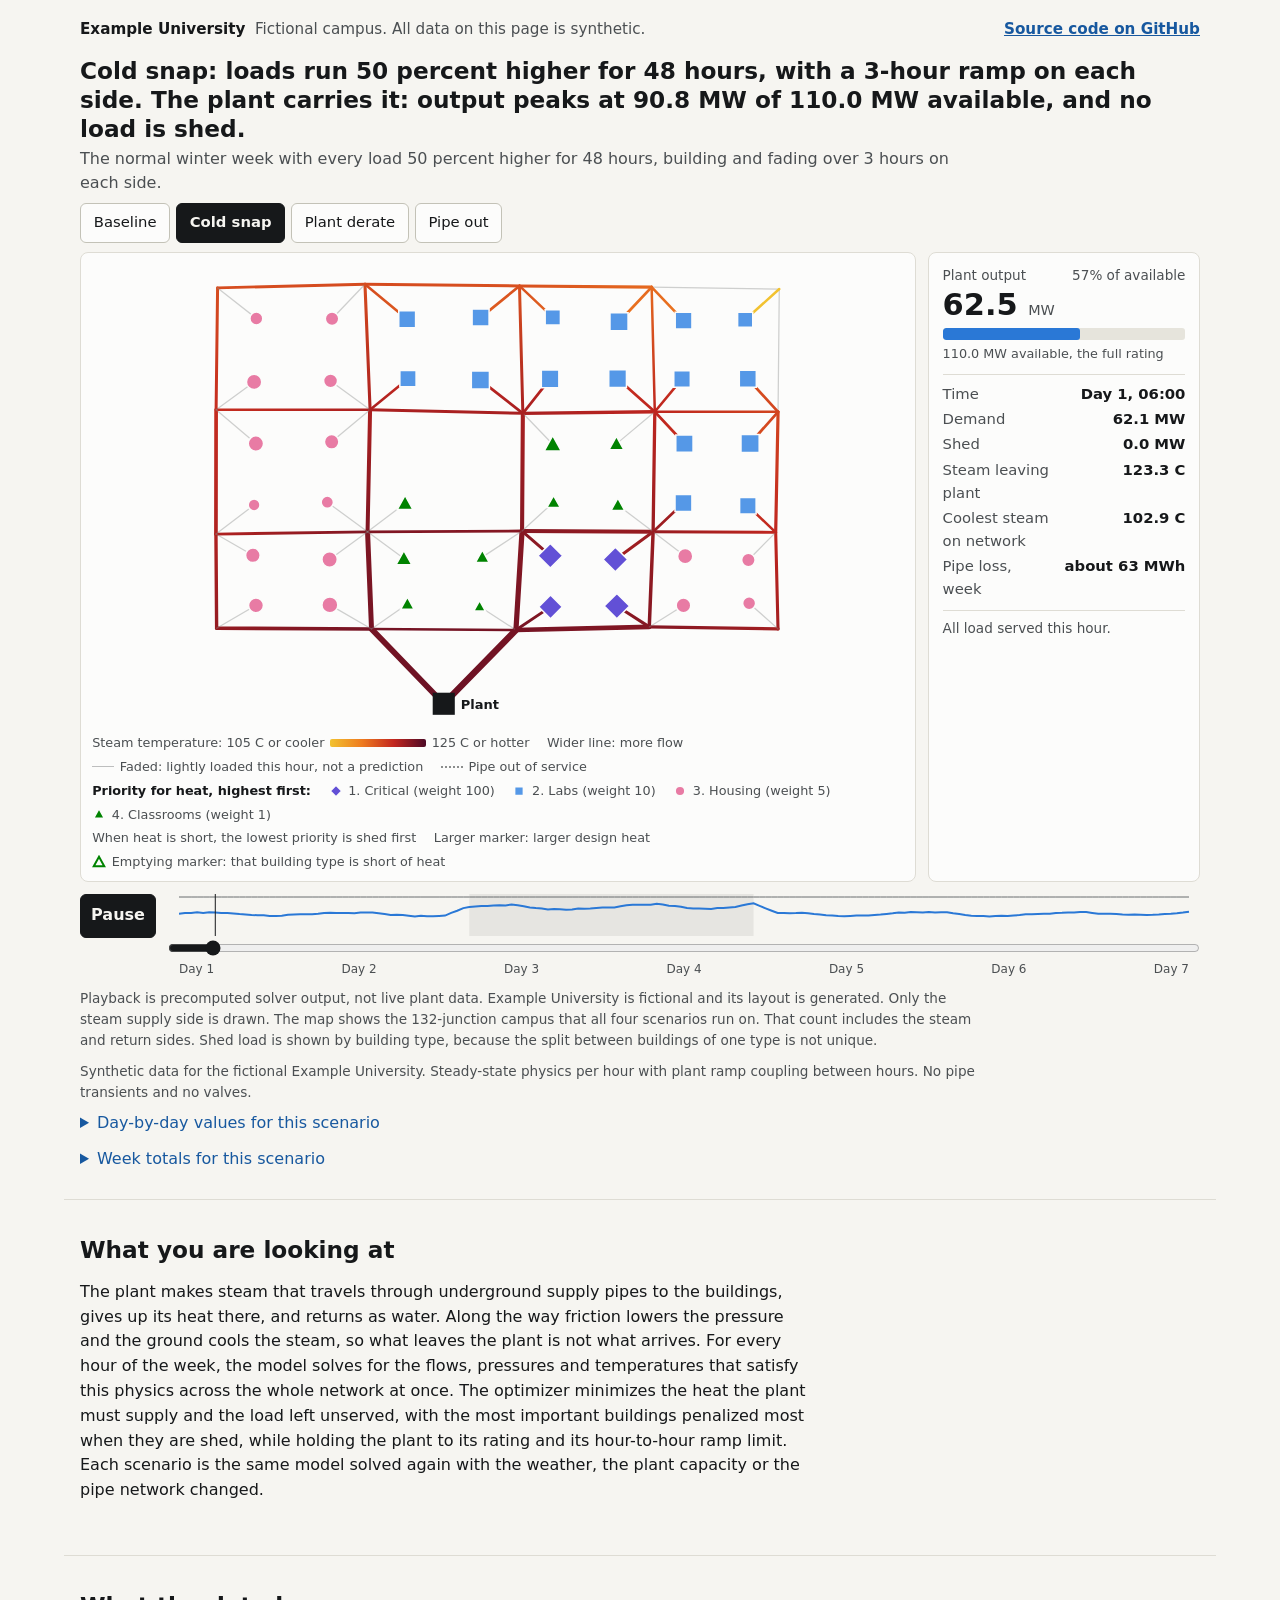
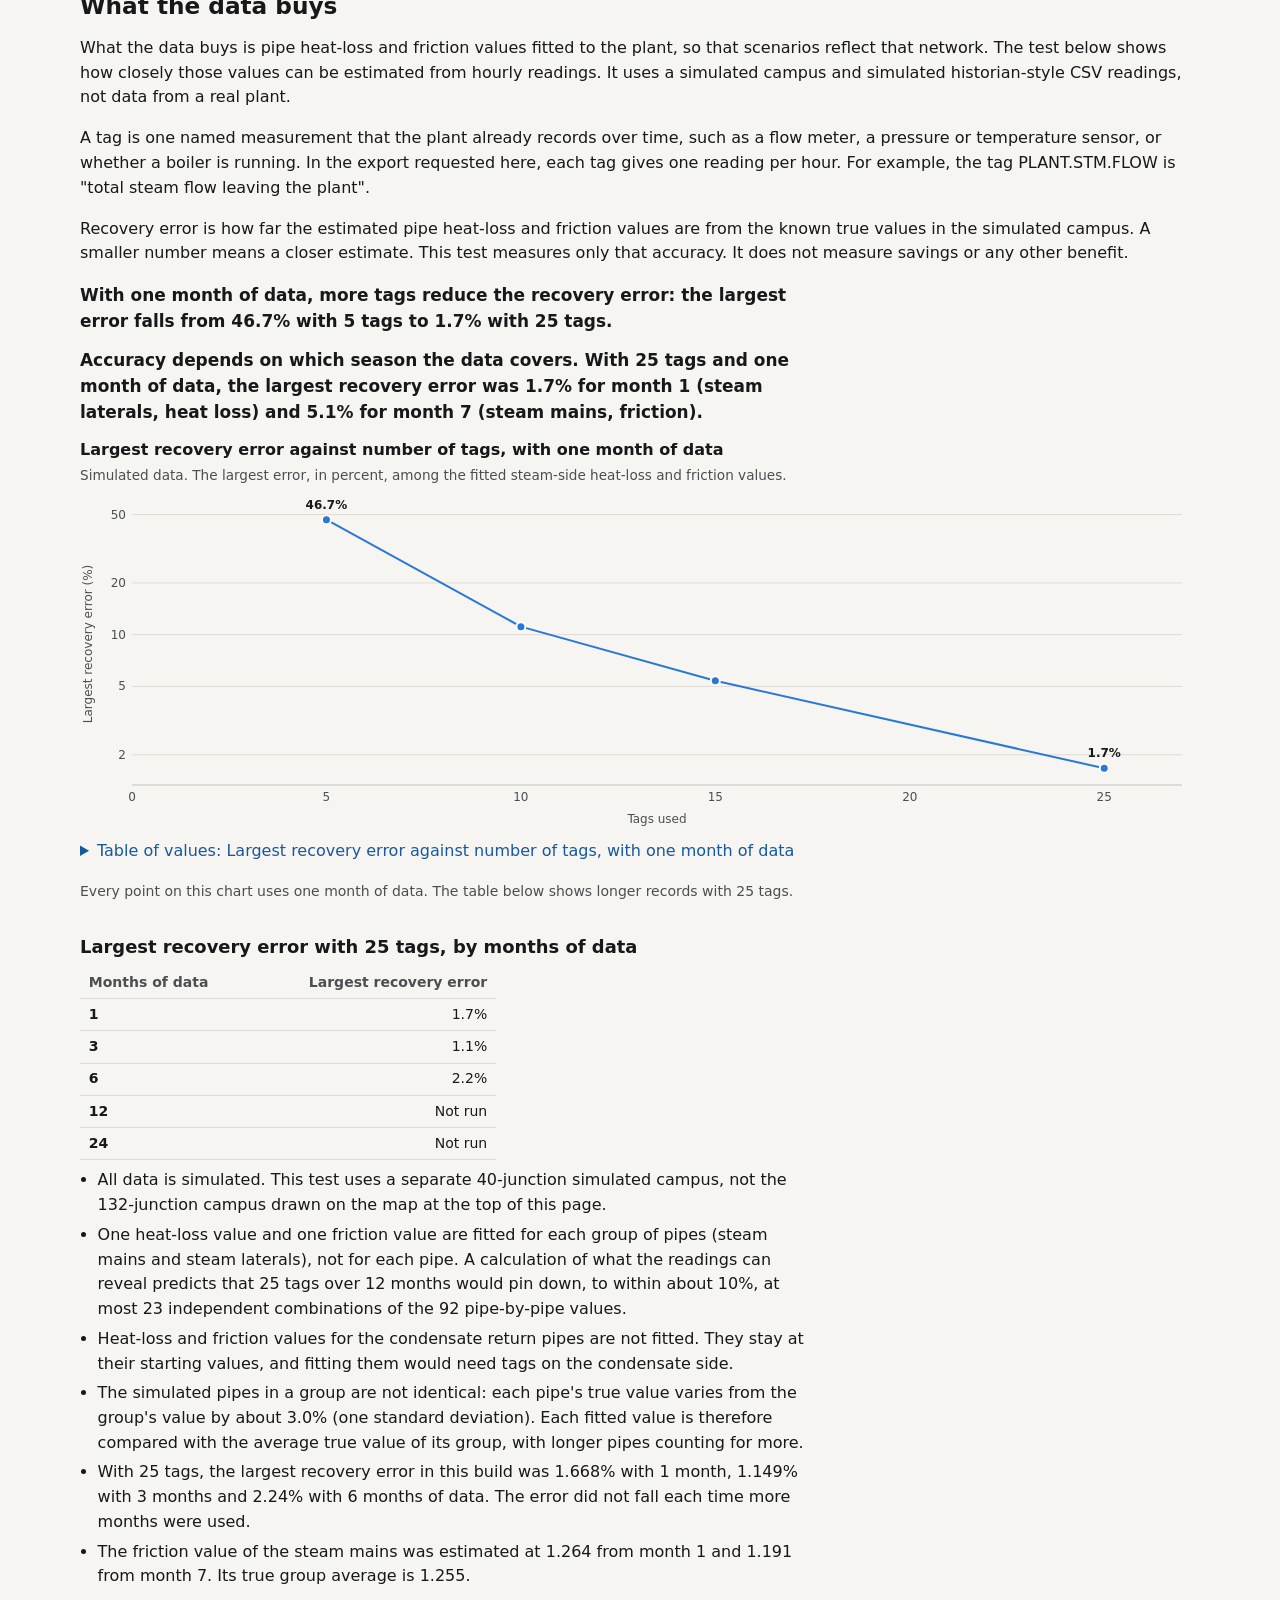
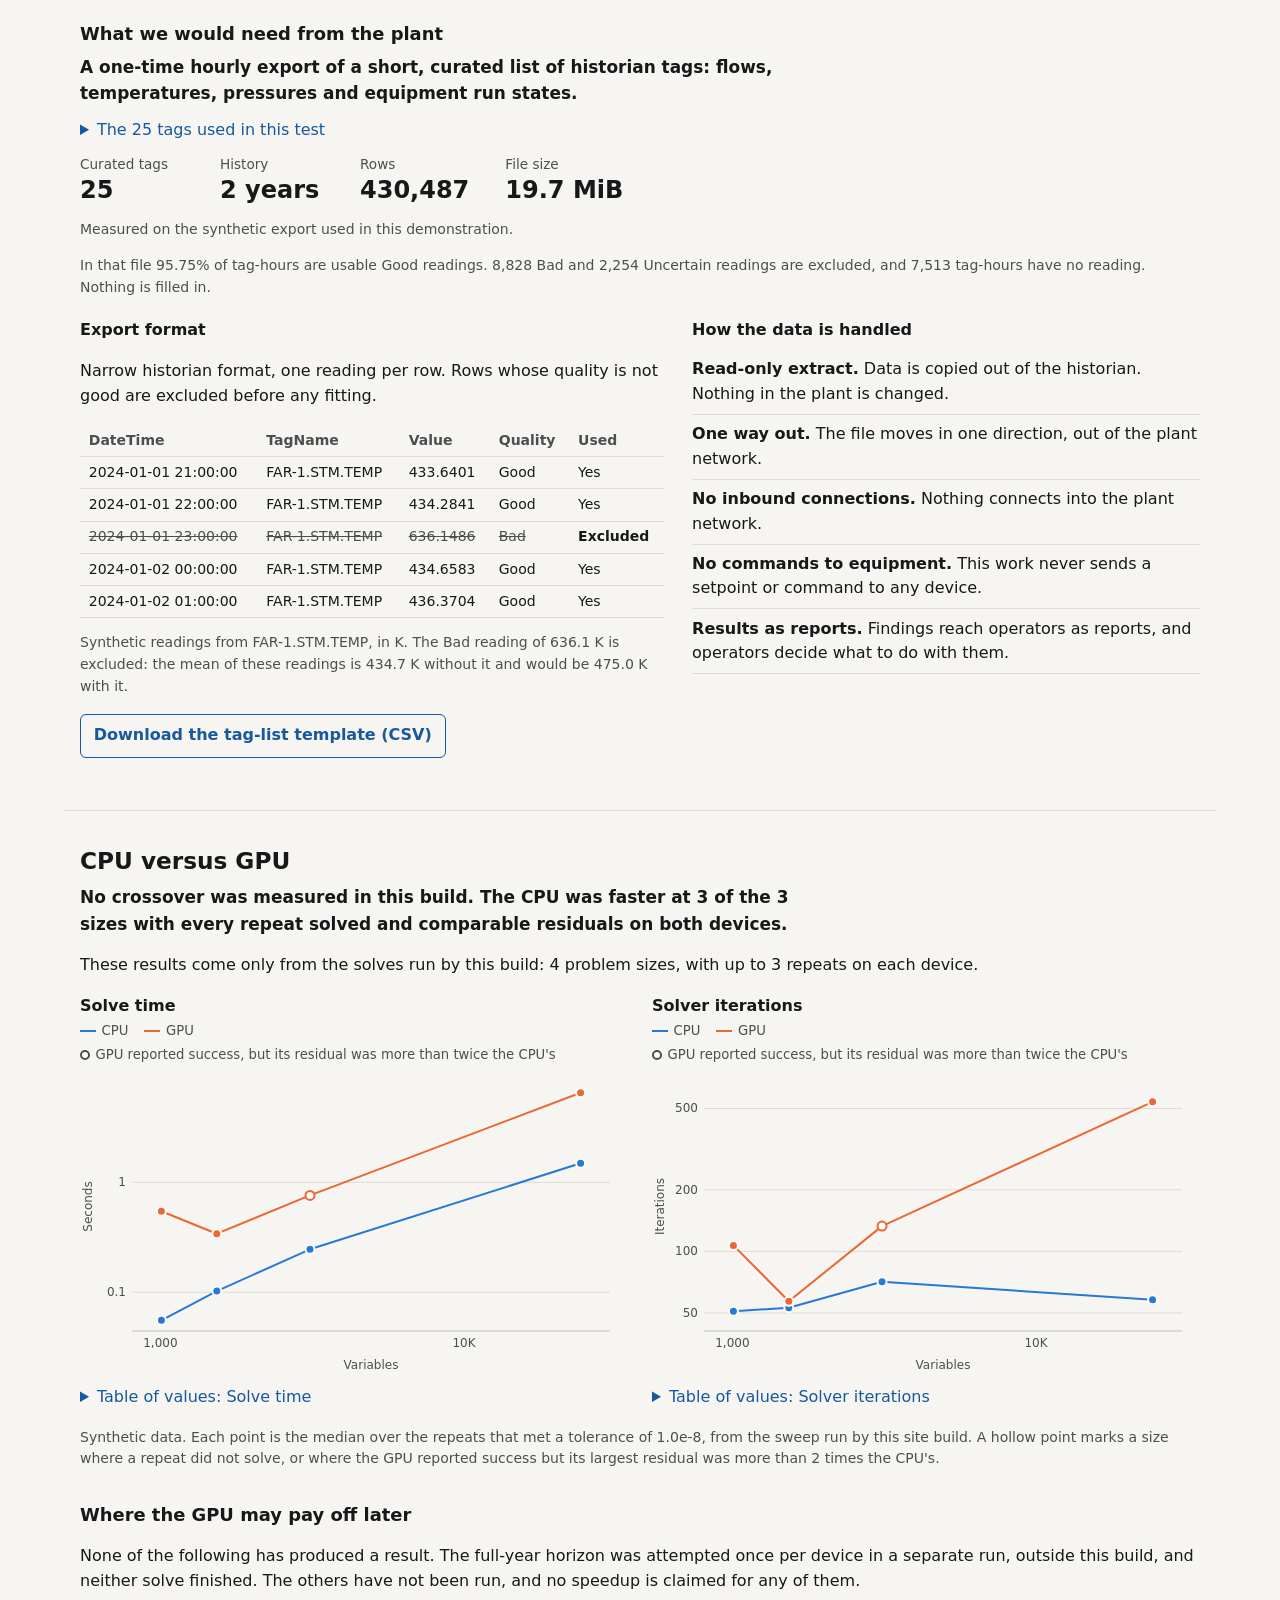
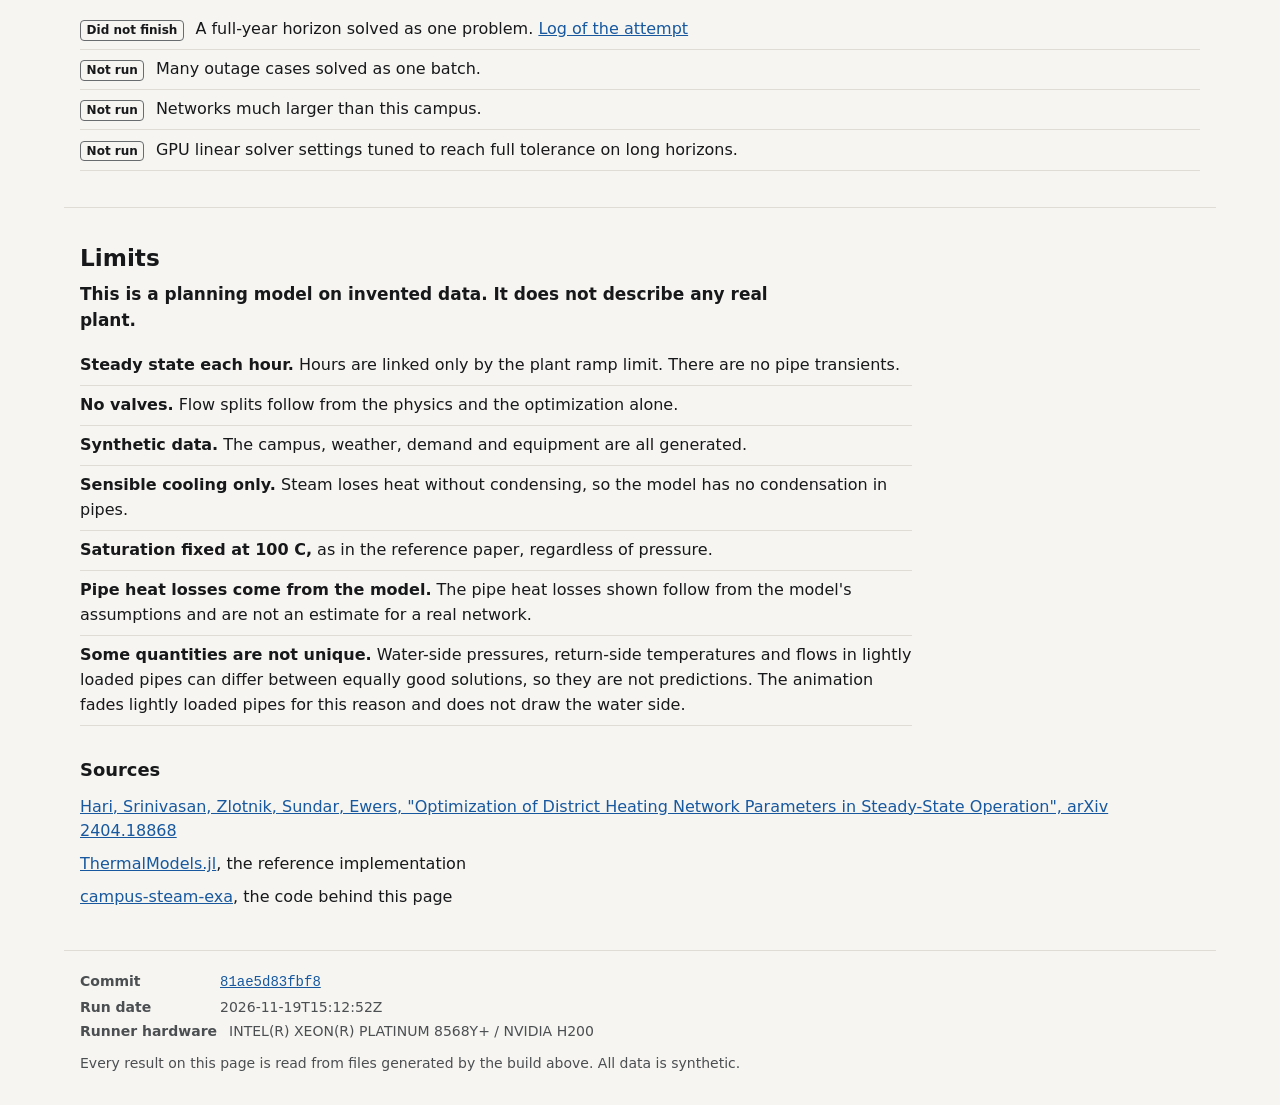
==== index.html @ 4c47b9ef "Publish site" ====
<!doctype html>
<html lang="en">
<head>
<meta charset="utf-8">
<meta name="viewport" content="width=device-width, initial-scale=1">
<title>Example University campus steam demonstration</title>
<meta name="description" content="Hour-by-hour steam network optimization on a fictional campus, using entirely synthetic data.">
<link rel="stylesheet" href="assets/site.css">
<script type="module" src="assets/main.js"></script>
</head>
<body>
<a class="skip" href="#explain">Skip the animation</a>

<header class="masthead wrap">
  <p class="brand">Example University <span>Fictional campus. All data on this page is synthetic.</span></p>
  <a class="source-link" href="https://github.com/exanauts/campus-steam-exa">Source code on GitHub</a>
</header>

<main>
<section class="hero wrap" id="hero" aria-labelledby="hero-title">
  <h1 id="hero-title">How a campus steam network carries a hard week</h1>
  <p class="hero-sub" id="hero-sub" hidden></p>

  <fieldset class="scenarios" id="scenario-switch">
    <legend>Scenario</legend>
    <label><input type="radio" name="scenario" value="baseline" checked><span>Baseline</span></label>
    <label><input type="radio" name="scenario" value="cold_snap"><span>Cold snap</span></label>
    <label><input type="radio" name="scenario" value="plant_derate"><span>Plant derate</span></label>
    <label><input type="radio" name="scenario" value="pipe_out"><span>Pipe out</span></label>
  </fieldset>

  <div class="stage">
    <figure class="map-card">
      <div class="map" id="map"></div>
      <div class="map-key" id="map-key" hidden></div>
    </figure>
    <aside class="panel" id="panel" aria-label="Plant status at the selected hour" hidden></aside>
    <div class="transport" id="transport" hidden>
      <button type="button" id="play" class="play" aria-pressed="false">Play</button>
      <div class="scrub">
        <div class="strip" id="strip" aria-hidden="true"></div>
        <input type="range" id="scrubber" min="0" max="0" value="0" step="1" aria-label="Hour of the week">
        <div class="strip-days" id="strip-days" aria-hidden="true"></div>
      </div>
    </div>
  </div>

  <p class="caption">Playback is precomputed solver output, not live plant data. Example University is fictional and its layout is generated. Only the steam supply side is drawn. <span id="campus-size"></span> Shed load is shown by building type, because the split between buildings of one type is not unique.</p>
  <p class="caption" id="hero-labels" hidden></p>
  <p class="sr-only" id="hero-live" aria-live="polite"></p>
  <div class="hero-tables" id="hero-tables"></div>
</section>

<section class="wrap band" id="explain" aria-labelledby="explain-title">
  <h2 id="explain-title">What you are looking at</h2>
  <p class="prose">The plant makes steam that travels through underground supply pipes to the buildings, gives up its heat there, and returns as water. Along the way friction lowers the pressure and the ground cools the steam, so what leaves the plant is not what arrives. For every hour of the week, the model solves for the flows, pressures and temperatures that satisfy this physics across the whole network at once. The optimizer minimizes the heat the plant must supply and the load left unserved, with the most important buildings penalized most when they are shed, while holding the plant to its rating and its hour-to-hour ramp limit. Each scenario is the same model solved again with the weather, the plant capacity or the pipe network changed.</p>
</section>

<section class="wrap band" id="data-buys" aria-labelledby="data-title">
  <h2 id="data-title">What the data buys</h2>
  <div id="calibration"></div>

  <h3 id="ask-title">What we would need from the plant</h3>
  <p class="lead" id="ask-lead">A one-time hourly export of a short, curated list of historian tags: flows, temperatures, pressures and equipment run states.</p>
  <div id="ask-figures"></div>

  <div class="ask-grid">
    <div>
      <h4>Export format</h4>
      <p>Narrow historian format, one reading per row. Rows whose quality is not good are excluded before any fitting.</p>
      <div class="table-scroll" tabindex="0" role="region" aria-label="Example of the export format">
        <table class="sample" id="sample-table">
          <caption class="sr-only">Example rows in the export format, with one bad-quality row excluded</caption>
          <thead><tr><th scope="col">DateTime</th><th scope="col">TagName</th><th scope="col">Value</th><th scope="col">Quality</th><th scope="col">Used</th></tr></thead>
          <tbody id="sample-body"></tbody>
        </table>
      </div>
      <p class="note" id="sample-note"></p>
      <p id="template-slot"></p>
    </div>
    <div>
      <h4>How the data is handled</h4>
      <ul class="posture">
        <li><strong>Read-only extract.</strong> Data is copied out of the historian. Nothing in the plant is changed.</li>
        <li><strong>One way out.</strong> The file moves in one direction, out of the plant network.</li>
        <li><strong>No inbound connections.</strong> Nothing connects into the plant network.</li>
        <li><strong>No commands to equipment.</strong> This work never sends a setpoint or command to any device.</li>
        <li><strong>Results as reports.</strong> Findings reach operators as reports, and operators decide what to do with them.</li>
      </ul>
    </div>
  </div>
</section>

<section class="wrap band" id="cpu-gpu" aria-labelledby="gpu-title">
  <h2 id="gpu-title">CPU versus GPU</h2>
  <div id="benchmarks"></div>
  <h3>Where the GPU may pay off later</h3>
  <p>None of the following has produced a result. The full-year horizon was attempted once per device in a separate run, outside this build, and neither solve finished. The others have not been run, and no speedup is claimed for any of them.</p>
  <ul class="roadmap">
    <li><span class="tag">Did not finish</span> A full-year horizon solved as one problem. <a href="https://github.com/exanauts/campus-steam-exa/blob/main/results/logs/benchmarks_year_attempt.txt">Log of the attempt</a></li>
    <li><span class="tag">Not run</span> Many outage cases solved as one batch.</li>
    <li><span class="tag">Not run</span> Networks much larger than this campus.</li>
    <li><span class="tag">Not run</span> GPU linear solver settings tuned to reach full tolerance on long horizons.</li>
  </ul>
</section>

<section class="wrap band" id="limits" aria-labelledby="limits-title">
  <h2 id="limits-title">Limits</h2>
  <p class="lead">This is a planning model on invented data. It does not describe any real plant.</p>
  <ul class="limits">
    <li><strong>Steady state each hour.</strong> Hours are linked only by the plant ramp limit. There are no pipe transients.</li>
    <li><strong>No valves.</strong> Flow splits follow from the physics and the optimization alone.</li>
    <li><strong>Synthetic data.</strong> The campus, weather, demand and equipment are all generated.</li>
    <li><strong>Sensible cooling only.</strong> Steam loses heat without condensing, so the model has no condensation in pipes.</li>
    <li><strong>Saturation fixed at 100 C,</strong> as in the reference paper, regardless of pressure.</li>
    <li><strong>Pipe heat losses come from the model.</strong> The pipe heat losses shown follow from the model's assumptions and are not an estimate for a real network.</li>
    <li><strong>Some quantities are not unique.</strong> Water-side pressures, return-side temperatures and flows in lightly loaded pipes can differ between equally good solutions, so they are not predictions. The animation fades lightly loaded pipes for this reason and does not draw the water side.</li>
  </ul>
  <h3>Sources</h3>
  <ul class="links">
    <li><a href="https://arxiv.org/abs/2404.18868">Hari, Srinivasan, Zlotnik, Sundar, Ewers, "Optimization of District Heating Network Parameters in Steady-State Operation", arXiv 2404.18868</a></li>
    <li><a href="https://github.com/lanl-ansi/ThermalModels.jl">ThermalModels.jl</a>, the reference implementation</li>
    <li><a href="https://github.com/exanauts/campus-steam-exa">campus-steam-exa</a>, the code behind this page</li>
  </ul>
</section>
</main>

<footer class="wrap foot">
  <dl>
    <div><dt>Commit</dt><dd id="commit">Not available in this build</dd></div>
    <div><dt>Run date</dt><dd id="run-date">Not available in this build</dd></div>
    <div><dt>Runner hardware</dt><dd id="hardware">Not available in this build</dd></div>
  </dl>
  <p>Every result on this page is read from files generated by the build above. All data is synthetic.</p>
</footer>
<noscript><p class="wrap">This page needs JavaScript to draw its charts. All data on it is synthetic.</p></noscript>
<div class="tip" id="tip" hidden></div>
</body>
</html>
---- assets/site.css ----
:root {
  color-scheme: light dark;
  --bg: #f6f5f1; --surface: #fcfcfb; --ink: #16181a; --ink-2: #4b4f52; --ink-3: #686c6e;
  --rule: #dedcd4; --axis: #c3c2b7; --link: #17589f; --accent: #17589f;
  --s1: #2a78d6; --s2: #eb6834;
  --bldg: #6f8091; --shed: #d03b3b; --out: #8b8d8c;
  --hot-0: #f2c230; --hot-1: #ee7b1f; --hot-2: #c2261f; --hot-3: #4d0a26;
  --t-critical: #6250d6; --t-lab: #5598e7; --t-classroom: #008300; --t-housing: #e87ba4;
  --meter-track: #e6e4dc; --meter-fill: #2a78d6; --meter-off: #b9b7ad;
}
@media (prefers-color-scheme: dark) {
  :root {
    --bg: #121312; --surface: #1a1a19; --ink: #f0efec; --ink-2: #c3c2b7; --ink-3: #a3a29a;
    --rule: #2f2f2c; --axis: #454541; --link: #86b6ef; --accent: #86b6ef;
    --s1: #3987e5; --s2: #d95926;
    --bldg: #8496a8; --shed: #ef6a6a; --out: #8b8d8c;
    --hot-0: #6b2030; --hot-1: #c2261f; --hot-2: #ee7b1f; --hot-3: #ffe08a;
    --t-critical: #6250d6; --t-lab: #4f93e6; --t-classroom: #0ca30c; --t-housing: #d55181;
    --meter-track: #2c2c2a; --meter-fill: #3987e5; --meter-off: #55554f;
  }
}
* { box-sizing: border-box; }
[hidden] { display: none !important; }
html { -webkit-text-size-adjust: 100%; scroll-behavior: smooth; }
body { margin: 0; background: var(--bg); color: var(--ink); font: 1rem/1.55 system-ui, -apple-system, "Segoe UI", Roboto, sans-serif; overflow-wrap: break-word; }
.wrap { width: 100%; max-width: 72rem; margin-inline: auto; padding-inline: 16px; }
a { color: var(--link); }
:focus-visible { outline: 3px solid var(--accent); outline-offset: 2px; border-radius: 2px; }
.sr-only { position: absolute; width: 1px; height: 1px; overflow: hidden; clip-path: inset(50%); white-space: nowrap; }
.skip { position: absolute; left: 16px; top: -4rem; background: var(--surface); padding: .5rem .75rem; z-index: 10; }
.skip:focus { top: .5rem; }

.masthead { padding-top: .75rem; display: flex; flex-wrap: wrap; justify-content: space-between; align-items: baseline; gap: .25rem 1.25rem; }
.source-link { font-size: .95rem; font-weight: 600; white-space: nowrap; padding-block: .35rem; }
.brand { margin: 0; font-weight: 650; font-size: .95rem; display: flex; flex-wrap: wrap; gap: .1rem .6rem; }
.brand span { font-weight: 400; color: var(--ink-2); }

.hero { padding-top: .35rem; padding-bottom: 1.5rem; }
h1 { font-size: clamp(1.2rem, 1rem + .6vw, 1.45rem); line-height: 1.25; margin: .25rem 0 .2rem; text-wrap: pretty; }
.hero-sub { margin: 0 0 .4rem; color: var(--ink-2); max-width: 56rem; }
h2 { font-size: 1.45rem; line-height: 1.2; margin: 0 0 .6rem; }
h3 { font-size: 1.12rem; margin: 1.9rem 0 .4rem; }
h4 { font-size: 1rem; margin: 0 0 .3rem; }
.band { padding-top: 2.25rem; padding-bottom: 2.25rem; border-top: 1px solid var(--rule); }
.prose, .lead { max-width: 46rem; }
.lead { font-size: 1.06rem; font-weight: 550; margin: 0 0 .75rem; }
.note { color: var(--ink-2); font-size: .875rem; }

.scenarios { border: 0; padding: 0; margin: .4rem 0 .6rem; display: flex; flex-wrap: wrap; gap: .35rem; }
.scenarios legend { position: absolute; width: 1px; height: 1px; overflow: hidden; clip-path: inset(50%); }
.scenarios label { position: relative; cursor: pointer; }
.scenarios input { position: absolute; inset: 0; opacity: 0; margin: 0; cursor: pointer; }
.scenarios span { display: block; min-height: 2.5rem; line-height: 1.3; padding: .55rem .8rem; border: 1px solid var(--axis); border-radius: 6px; background: var(--surface); font-size: .925rem; }
.scenarios input:checked + span { background: var(--ink); border-color: var(--ink); color: var(--bg); font-weight: 600; }
.scenarios input:focus-visible + span { outline: 3px solid var(--accent); outline-offset: 2px; }
.scenarios input:disabled + span { color: var(--ink-3); border-style: dashed; background: transparent; }
.scenarios label:has(input:disabled), .scenarios input:disabled { cursor: not-allowed; }

.stage { display: grid; gap: .75rem; grid-template-columns: minmax(0, 1fr); }
.stage.has-panel { grid-template-columns: minmax(0, 1fr) 17rem; grid-template-areas: "map panel" "transport transport"; }
.map-card { grid-area: map; }
.panel { grid-area: panel; }
.transport { grid-area: transport; }
.stage:not(.has-panel) > * { grid-area: auto; }
.map-card { margin: 0; background: var(--surface); border: 1px solid var(--rule); border-radius: 8px; padding: .4rem; min-width: 0; position: relative; }
.map { width: 100%; }
.map svg { display: block; width: 100%; height: auto; max-height: 52vh; touch-action: pan-y; }
.map .pipe { fill: none; stroke-linecap: round; vector-effect: non-scaling-stroke; }
.map .pipe.out { stroke: var(--out); stroke-dasharray: 2 6; }
.map .pipe.faded { stroke: var(--out); opacity: .4; }
.map .out-mark { stroke: var(--shed); stroke-width: 2.5; fill: none; vector-effect: non-scaling-stroke; }
.map .pipe-hit { stroke: transparent; stroke-width: 12; vector-effect: non-scaling-stroke; pointer-events: stroke; }
.map .bldg-fill { stroke: none; }
.map .bldg-outline { fill: var(--surface); fill-opacity: 0; stroke: var(--surface); stroke-width: 1.5; vector-effect: non-scaling-stroke; paint-order: stroke; }
.map .bldg-outline.short { stroke-width: 2; }
.map .t-critical { --t: var(--t-critical); } .map .t-lab { --t: var(--t-lab); }
.map .t-classroom { --t: var(--t-classroom); } .map .t-housing { --t: var(--t-housing); }
.map .bldg-fill { fill: var(--t); }
.map .bldg-outline.short { stroke: var(--t); }
.key-row { display: flex; flex-wrap: wrap; gap: .25rem 1.1rem; align-items: center; width: 100%; }
.key-mark { width: 14px; height: 14px; flex: none; }
.map .plant { fill: var(--ink); }
.map text { fill: var(--ink); font-weight: 650; paint-order: stroke; stroke: var(--surface); stroke-linejoin: round; }
.map-key { display: flex; flex-wrap: wrap; gap: .25rem 1.1rem; padding: .35rem .3rem .15rem; font-size: .8rem; color: var(--ink-2); align-items: center; }
.map-key { flex-direction: column; align-items: stretch; }
.map-key .key-row > span { display: inline-flex; align-items: center; gap: .35rem; }
.ramp { width: 96px; height: 8px; border-radius: 2px; background: linear-gradient(90deg, var(--hot-0), var(--hot-1), var(--hot-2), var(--hot-3)); display: inline-block; }
.swatch { width: 11px; height: 11px; display: inline-block; background: var(--bldg); }
.swatch.shed { background: linear-gradient(var(--shed) 50%, var(--bldg) 50%); outline: 1.5px solid var(--shed); }
.line-key { width: 22px; height: 0; display: inline-block; border-top: 2px dotted var(--out); }
.line-key.faded { border-top: 1.5px solid var(--out); opacity: .55; }
.evidence { margin-top: 1.25rem; max-width: 52rem; }
.evidence-title { font-size: 1.12rem; margin: 0 0 .35rem; }
.evidence table th[scope="row"] { text-align: left; font-weight: 500; }
.stress { margin-top: 1rem; padding: .85rem 1rem; background: var(--surface); border: 1px solid var(--axis); border-left: 4px solid var(--ink-3); border-radius: 6px; }
.stress h3 { margin: .35rem 0 .25rem; font-size: 1rem; }
.stress p { margin: 0 0 .5rem; }

.panel { background: var(--surface); border: 1px solid var(--rule); border-radius: 8px; padding: .75rem .85rem; min-width: 0; font-size: .925rem; }
.gauge-head { display: flex; justify-content: space-between; align-items: baseline; gap: .5rem; color: var(--ink-2); font-size: .85rem; }
.gauge-value { font-size: 1.9rem; font-weight: 650; line-height: 1.15; margin: .1rem 0 .3rem; }
.gauge-value small { font-size: .9rem; font-weight: 400; color: var(--ink-2); }
.meter { position: relative; height: 12px; background: var(--meter-track); border-radius: 3px; overflow: hidden; }
.meter i { position: absolute; top: 0; bottom: 0; left: 0; display: block; }
.meter .fill { background: var(--meter-fill); border-radius: 3px; }
.meter .off { right: 0; left: auto; background: repeating-linear-gradient(135deg, var(--meter-off) 0 3px, transparent 3px 6px); }
.gauge-foot { font-size: .8rem; color: var(--ink-2); margin: .3rem 0 .6rem; min-height: 1.25em; }
.readout { margin: 0; display: grid; grid-template-columns: minmax(0, 1fr) auto; gap: .15rem .75rem; border-top: 1px solid var(--rule); padding-top: .5rem; }
.readout dt { color: var(--ink-2); }
.readout dd { margin: 0; text-align: right; font-variant-numeric: tabular-nums; font-weight: 550; white-space: nowrap; }
.shed-now { margin: .55rem 0 0; padding-top: .45rem; border-top: 1px solid var(--rule); font-size: .85rem; color: var(--ink-2); min-height: 4.2em; }
.shed-now b { color: var(--ink); font-weight: 600; }

.transport { display: flex; align-items: flex-start; gap: .75rem; min-width: 0; }
.play { min-width: 4.75rem; min-height: 2.75rem; border: 1px solid var(--ink); background: var(--ink); color: var(--bg); border-radius: 6px; font: inherit; font-weight: 600; cursor: pointer; }
.scrub { flex: 1; min-width: 0; }
.strip { height: 42px; padding-inline: 11px; }
.strip svg { display: block; width: 100%; height: 42px; overflow: visible; }
#scrubber { display: block; width: 100%; margin: 0; height: 24px; accent-color: var(--ink); cursor: pointer; }
.strip-days { display: flex; justify-content: space-between; padding-inline: 11px; font-size: .75rem; color: var(--ink-2); white-space: nowrap; }
@media (max-width: 30rem) {
  .strip-days .word { display: none; }
  /* The note under the table names the tag, so the exclusion stays in view on a phone. */
  .sample th:nth-child(2), .sample td:nth-child(2) { display: none; }
  .sample th, .sample td { padding-inline: .3rem; }
  .sample td:first-child { white-space: normal; }
}
.caption { font-size: .85rem; color: var(--ink-2); margin: .6rem 0 .4rem; max-width: 56rem; }

details { margin-top: .5rem; }
summary { cursor: pointer; color: var(--link); min-height: 1.75rem; }
.table-scroll { overflow-x: auto; max-width: 100%; }
table { border-collapse: collapse; width: 100%; font-size: .875rem; font-variant-numeric: tabular-nums; }
caption { text-align: left; }
th, td { text-align: right; padding: .3rem .55rem; border-bottom: 1px solid var(--rule); white-space: nowrap; }
th:first-child, td:first-child { text-align: left; }
thead th { color: var(--ink-2); font-weight: 600; }
.sample td, .sample th { text-align: left; }
.sample tr.bad td { color: var(--ink-2); text-decoration: line-through; }
.sample tr.bad td:last-child { text-decoration: none; color: var(--ink); font-weight: 650; }

.na { background: var(--surface); border: 1px dashed var(--axis); border-radius: 8px; padding: 1.1rem 1rem; margin: 0; color: var(--ink-2); }
.na strong { display: block; color: var(--ink); }
.map .na { border: 0; min-height: 15rem; display: flex; flex-direction: column; justify-content: center; text-align: center; }

.ask-grid { display: grid; gap: 1.75rem; grid-template-columns: minmax(0, 1fr); margin-top: 1.25rem; }
.ask-grid > div { min-width: 0; }
.stats { display: flex; flex-wrap: wrap; gap: .5rem 2.25rem; margin: .5rem 0 0; }
.stats div { min-width: 6.5rem; }
.stats dt { color: var(--ink-2); font-size: .85rem; }
.stats dd { margin: 0; font-size: 1.5rem; font-weight: 650; line-height: 1.25; }
.posture, .limits, .links, .roadmap { padding-left: 0; list-style: none; margin: .4rem 0 0; }
.posture li, .limits li, .roadmap li { padding: .45rem 0; border-bottom: 1px solid var(--rule); }
.links li { padding: .25rem 0; }
.limits { max-width: 52rem; }
.tag { display: inline-block; font-size: .75rem; font-weight: 650; border: 1px solid var(--ink-3); border-radius: 4px; padding: 0 .35rem; margin-right: .4rem; white-space: nowrap; }
.months-table { max-width: 26rem; }
.scope { max-width: 46rem; margin: .5rem 0 0; padding-left: 1.1rem; }
.scope li { margin-bottom: .3rem; }
.download { display: inline-block; padding: .55rem .8rem; border: 1px solid var(--link); border-radius: 6px; font-weight: 600; text-decoration: none; }

.charts { display: grid; gap: 1.5rem; grid-template-columns: minmax(0, 1fr); margin-top: .75rem; }
.chart { min-width: 0; }
.chart h4 { margin: 0 0 .15rem; font-size: 1rem; }
.chart .sub { margin: 0 0 .3rem; font-size: .85rem; color: var(--ink-2); }
.chart svg { display: block; width: 100%; height: auto; overflow: visible; }
.chart svg:focus-visible { outline-offset: 4px; }
.chart text { fill: var(--ink-2); font-size: 12px; }
.chart .grid { stroke: var(--rule); stroke-width: 1; }
.chart .base { stroke: var(--axis); stroke-width: 1; }
.chart .ln { fill: none; stroke-width: 2; stroke-linejoin: round; stroke-linecap: round; }
.chart .cross { stroke: var(--ink-3); stroke-width: 1; }
.chart .mark-line { stroke: var(--ink); stroke-width: 1; }
.chart .dlabel { fill: var(--ink); font-weight: 600; }
.legend { display: flex; flex-wrap: wrap; gap: .2rem 1rem; margin: 0 0 .3rem; padding: 0; list-style: none; font-size: .825rem; color: var(--ink-2); }
.legend li { display: inline-flex; align-items: center; gap: .35rem; }
.legend i { width: 16px; height: 0; border-top: 2px solid; display: inline-block; }
.legend i.hollow { width: 10px; height: 10px; border: 2px solid var(--ink-2); border-radius: 50%; background: var(--surface); }
.tip { position: fixed; z-index: 20; pointer-events: none; background: var(--surface); color: var(--ink); border: 1px solid var(--axis); border-radius: 6px; padding: .35rem .55rem; font-size: .8rem; max-width: 15rem; box-shadow: 0 2px 8px rgb(0 0 0 / .18); }
.tip[hidden] { display: none; }
.tip b { display: block; }
.tip .k { color: var(--ink-2); }
.foot { padding-top: 1.25rem; padding-bottom: 2rem; border-top: 1px solid var(--rule); color: var(--ink-2); font-size: .875rem; }
.foot dl { margin: 0 0 .6rem; display: grid; gap: .2rem; }
.foot dl div { display: flex; flex-wrap: wrap; gap: 0 .75rem; }
.foot dt { font-weight: 600; min-width: 8rem; }
.foot dd { margin: 0; min-width: 0; }
.foot p { margin: 0; }

@media (min-width: 48rem) {
  .ask-grid { grid-template-columns: minmax(0, 1.15fr) minmax(0, 1fr); }
  .charts.two { grid-template-columns: repeat(2, minmax(0, 1fr)); }
}
@media (max-width: 52rem) {
  .stage.has-panel { grid-template-columns: minmax(0, 1fr); grid-template-areas: "map" "transport" "panel"; }
  .map svg { max-height: none; }
}
@media (prefers-reduced-motion: reduce) { html { scroll-behavior: auto; } }
@media (forced-colors: active) {
  .meter .fill { background: Highlight; }
  .scenarios input:checked + span { outline: 2px solid Highlight; }
}
.map-key .key-lead { font-weight: 600; color: var(--ink); }
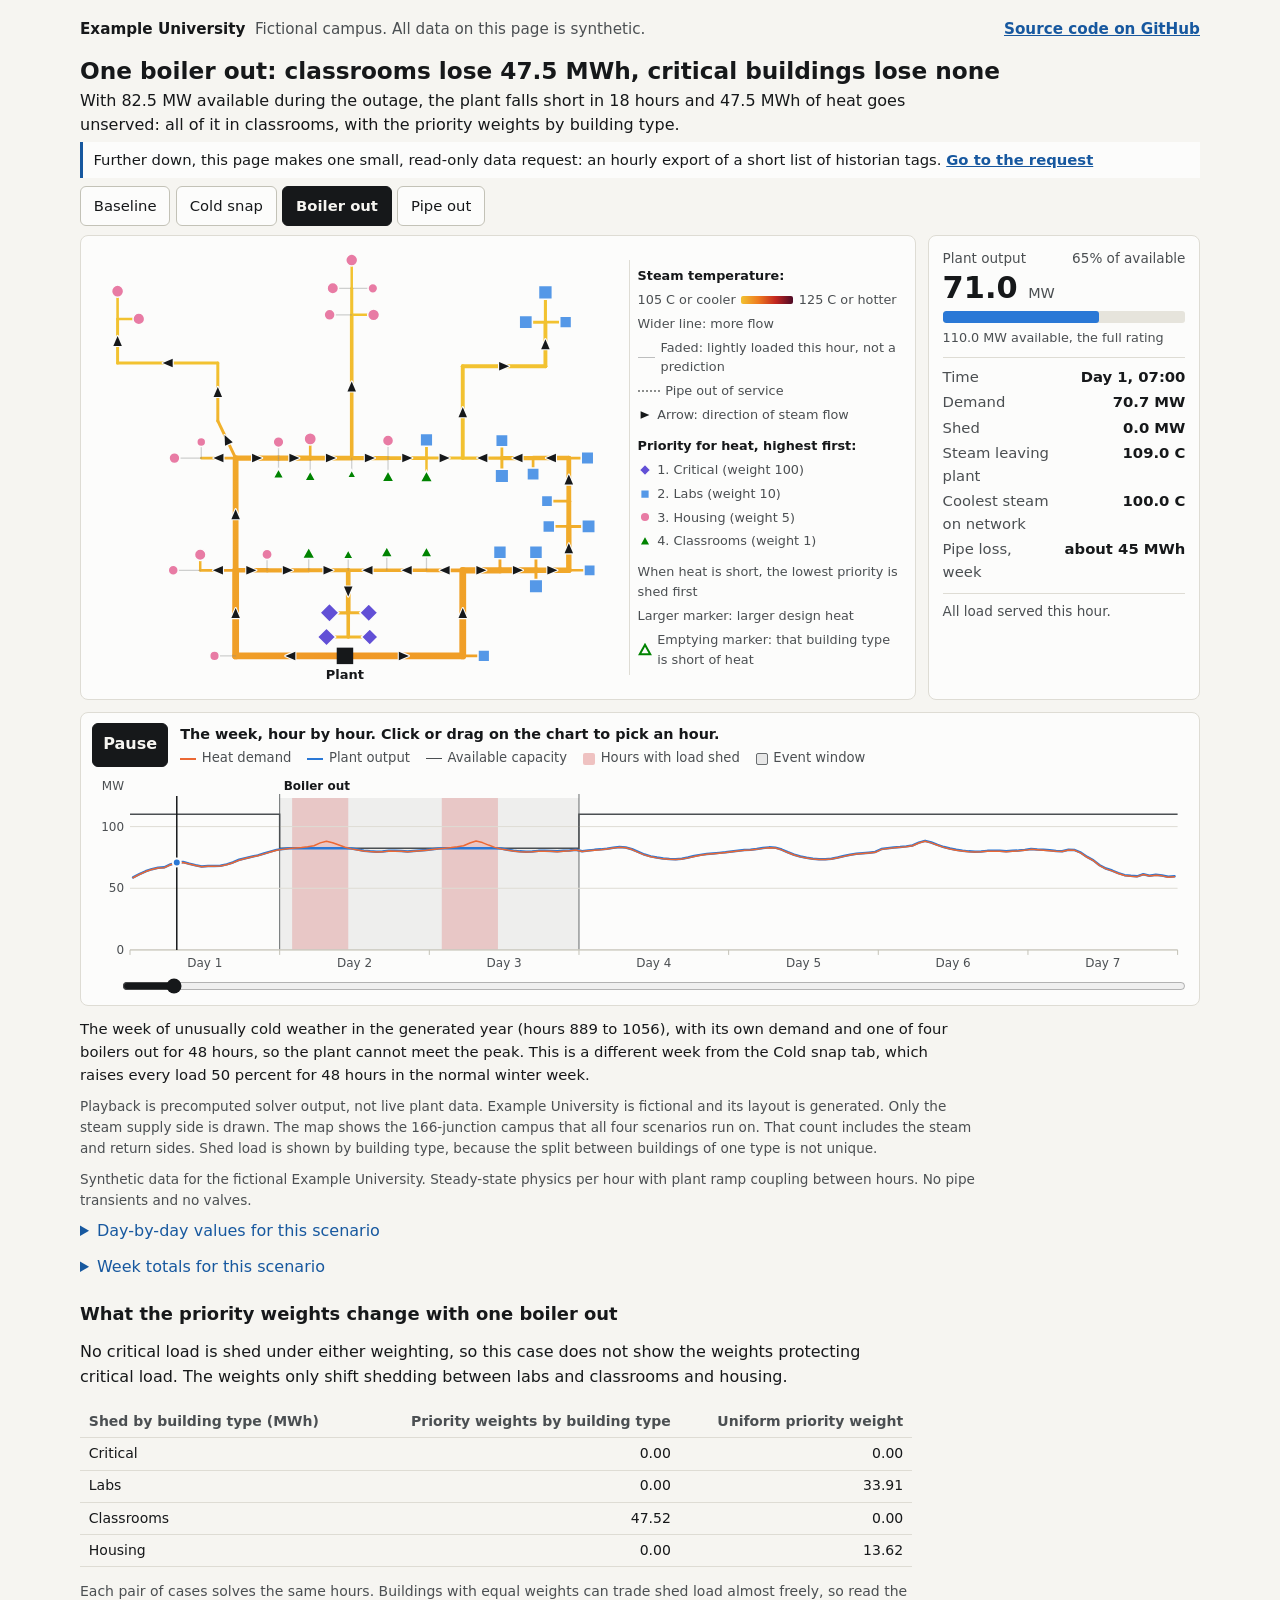
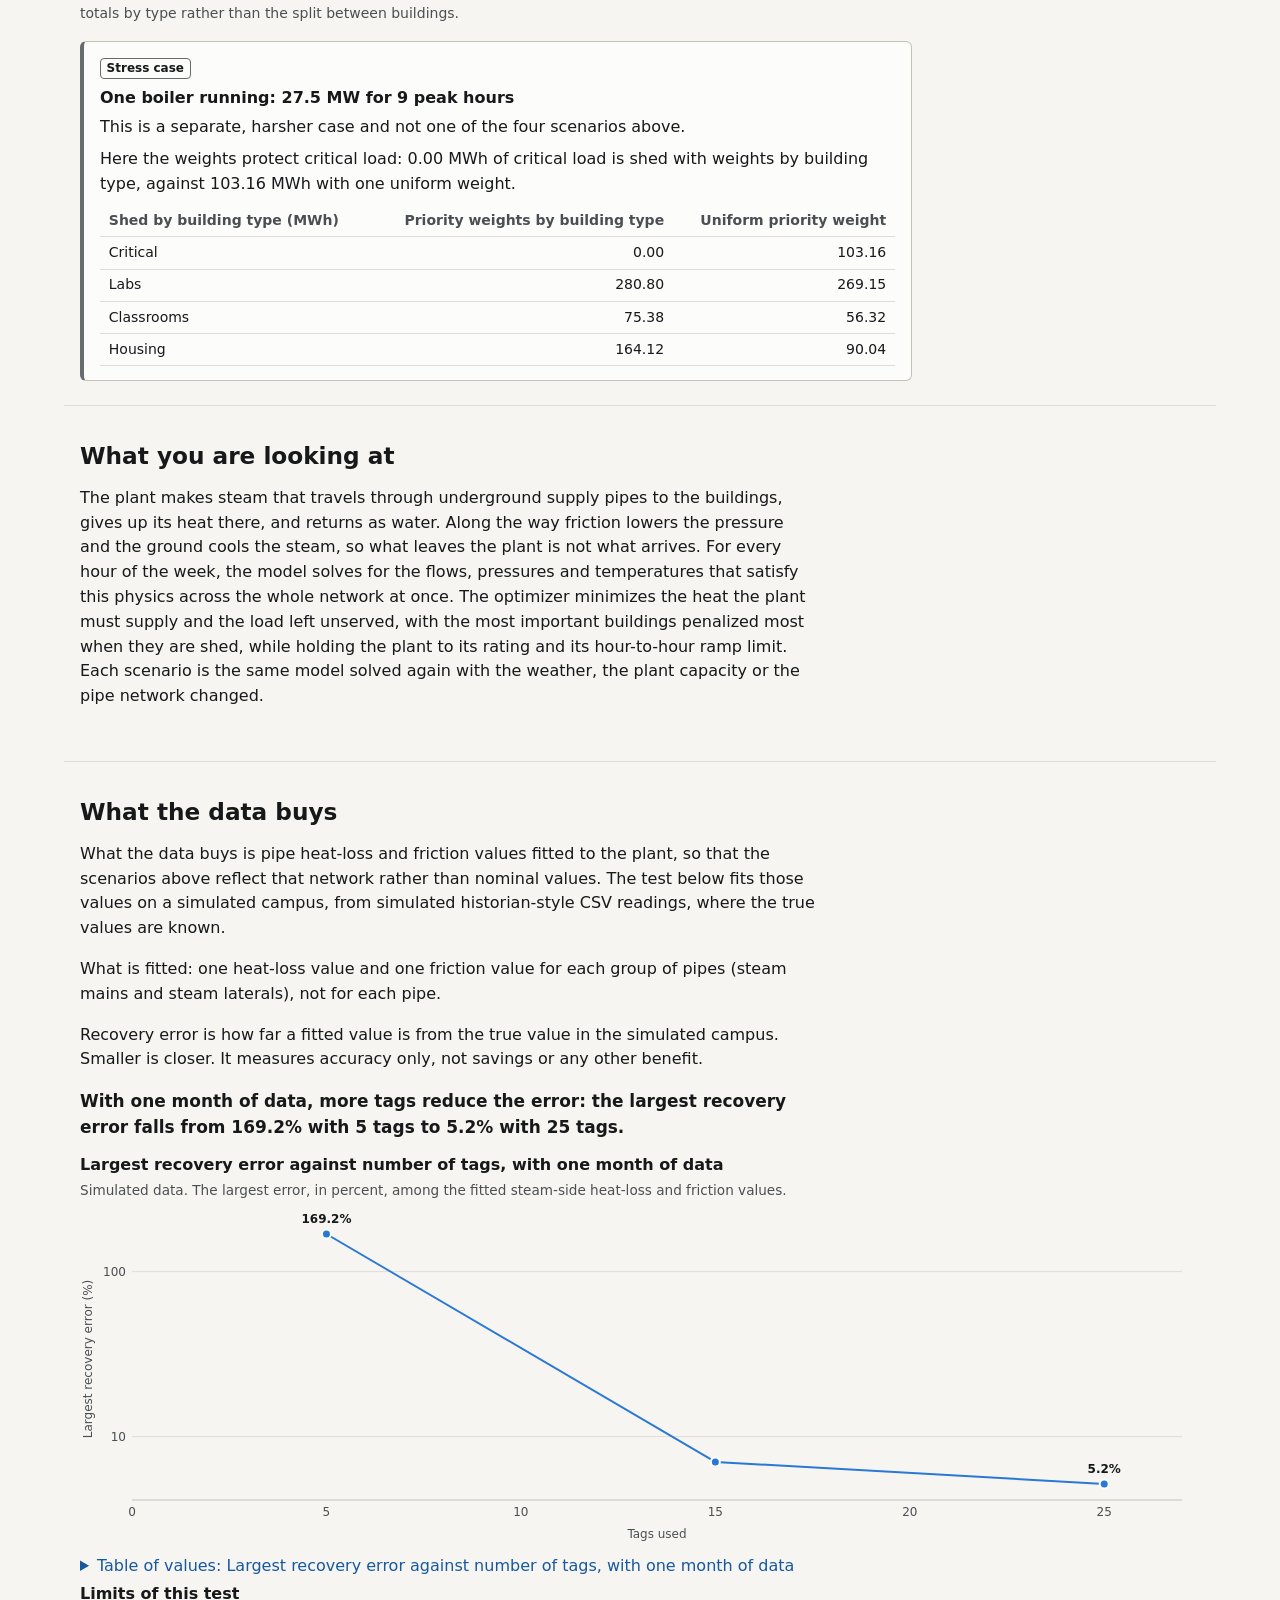
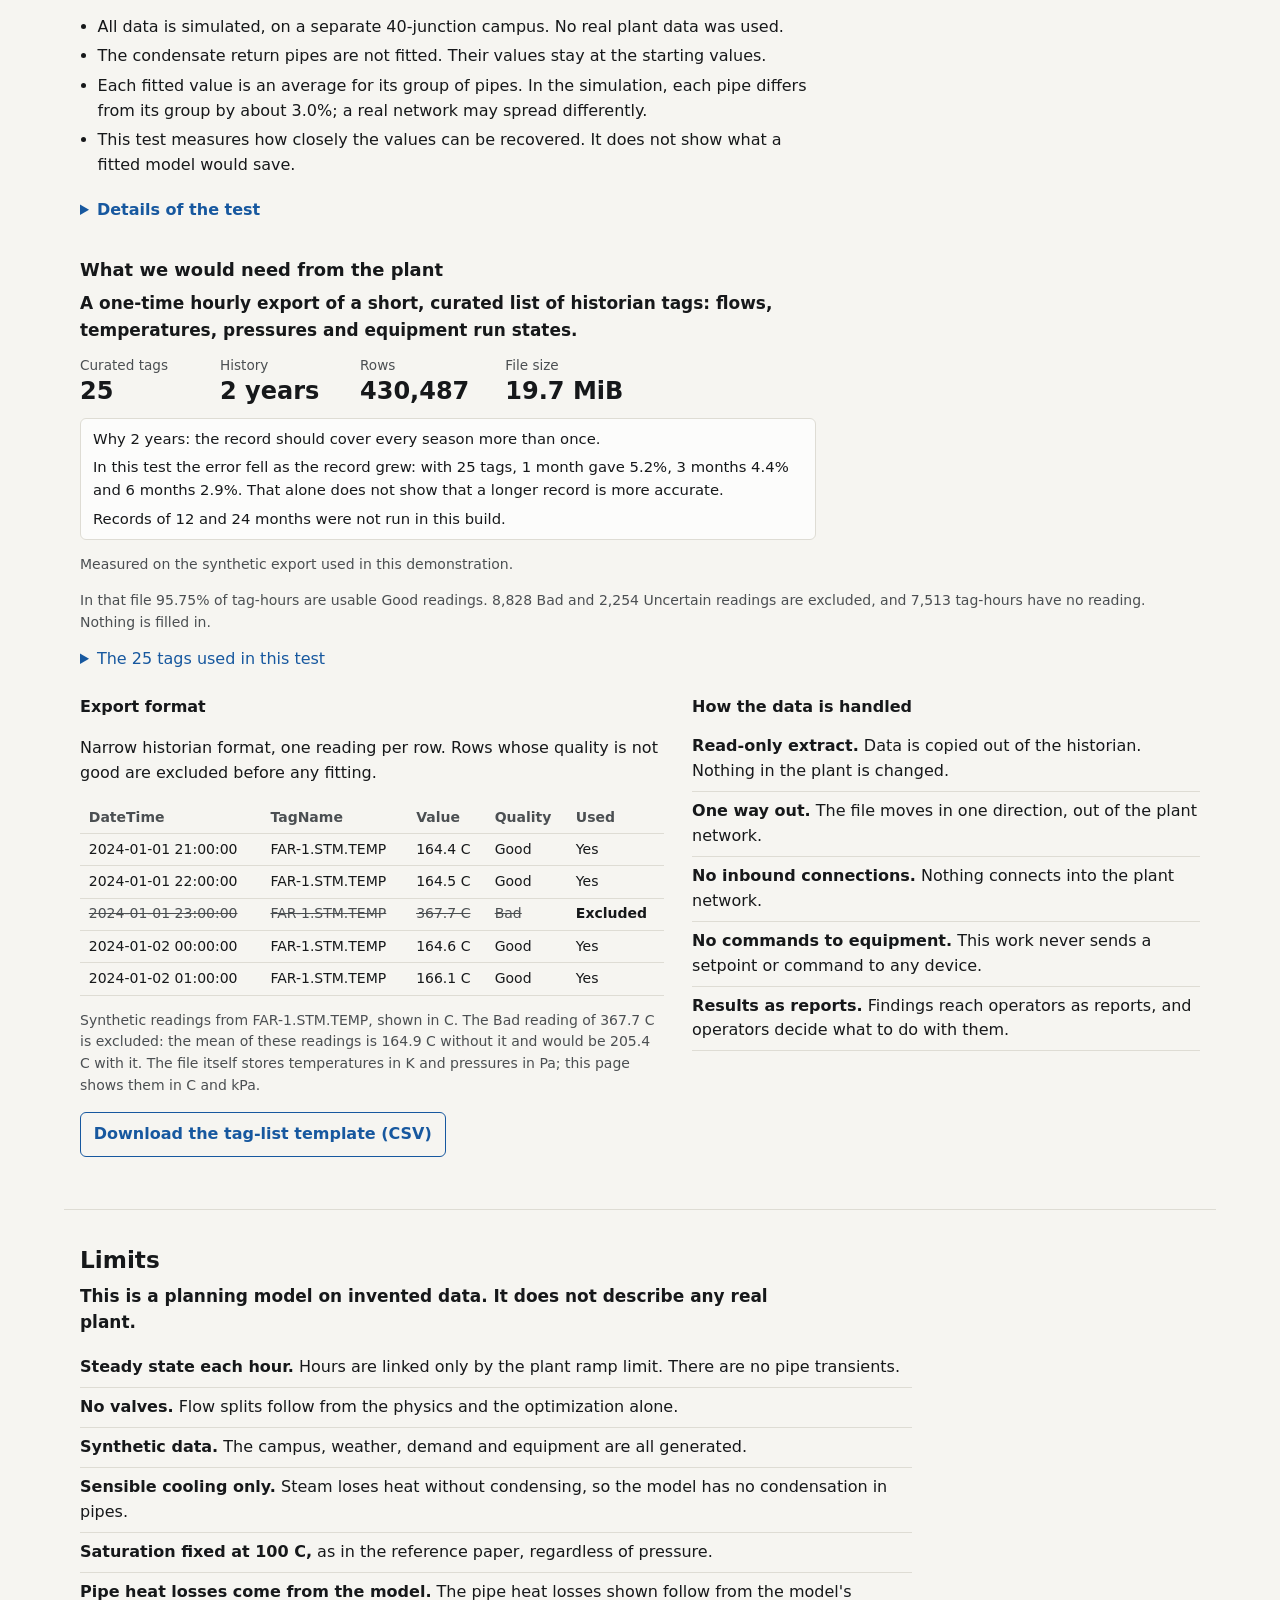
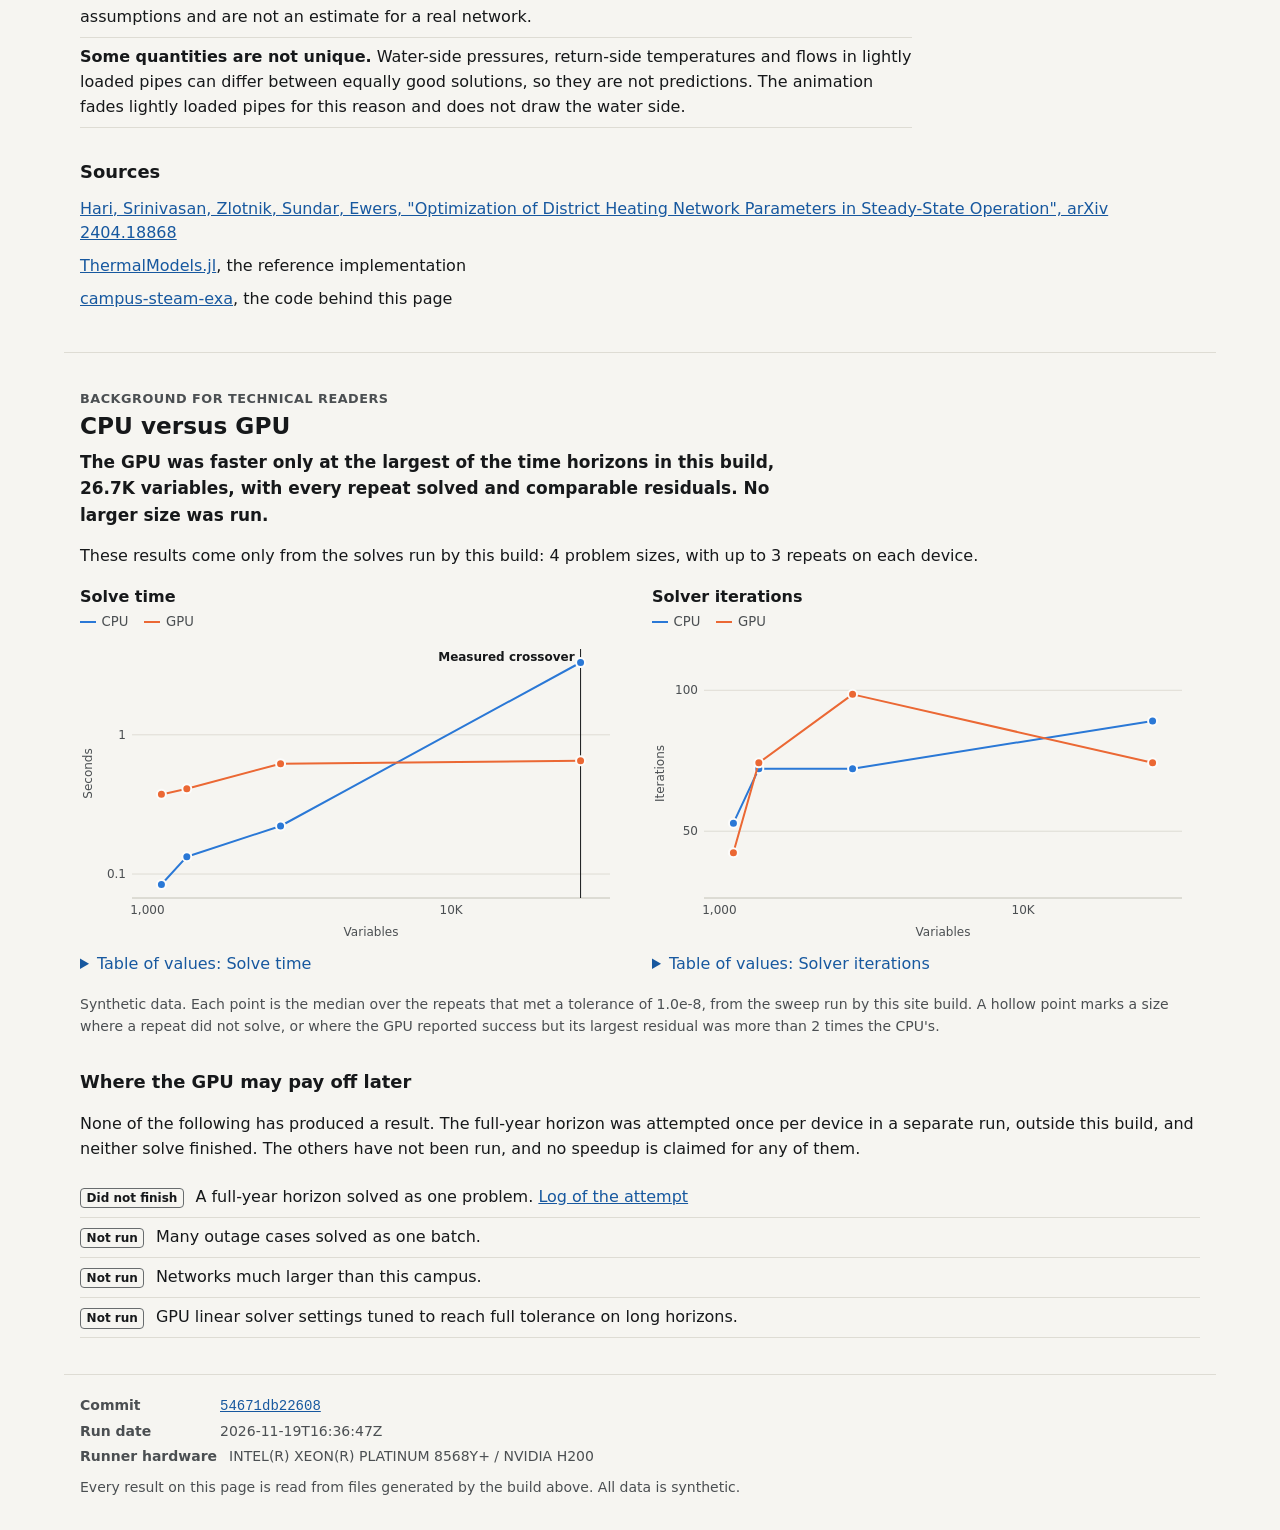
==== commit fd0cec18: "Publish site" ====
--- a/index.html
+++ b/index.html
@@ -20,12 +20,13 @@
 <section class="hero wrap" id="hero" aria-labelledby="hero-title">
   <h1 id="hero-title">How a campus steam network carries a hard week</h1>
   <p class="hero-sub" id="hero-sub" hidden></p>
+  <p class="request-note">Further down, this page makes one small, read-only data request: an hourly export of a short list of historian tags. <a href="#ask-title">Go to the request</a></p>
 
   <fieldset class="scenarios" id="scenario-switch">
     <legend>Scenario</legend>
-    <label><input type="radio" name="scenario" value="baseline" checked><span>Baseline</span></label>
+    <label><input type="radio" name="scenario" value="baseline"><span>Baseline</span></label>
     <label><input type="radio" name="scenario" value="cold_snap"><span>Cold snap</span></label>
-    <label><input type="radio" name="scenario" value="plant_derate"><span>Plant derate</span></label>
+    <label><input type="radio" name="scenario" value="plant_derate" checked><span>Boiler out</span></label>
     <label><input type="radio" name="scenario" value="pipe_out"><span>Pipe out</span></label>
   </fieldset>
 
@@ -36,15 +37,19 @@
     </figure>
     <aside class="panel" id="panel" aria-label="Plant status at the selected hour" hidden></aside>
     <div class="transport" id="transport" hidden>
-      <button type="button" id="play" class="play" aria-pressed="false">Play</button>
-      <div class="scrub">
-        <div class="strip" id="strip" aria-hidden="true"></div>
-        <input type="range" id="scrubber" min="0" max="0" value="0" step="1" aria-label="Hour of the week">
-        <div class="strip-days" id="strip-days" aria-hidden="true"></div>
+      <div class="timeline-head">
+        <button type="button" id="play" class="play" aria-pressed="false">Play</button>
+        <div>
+          <p class="timeline-title">The week, hour by hour. Click or drag on the chart to pick an hour.</p>
+          <ul class="legend" id="timeline-legend"></ul>
+        </div>
       </div>
+      <div class="timeline" id="timeline"></div>
+      <input type="range" id="scrubber" min="0" max="0" value="0" step="1" aria-label="Hour of the week">
     </div>
   </div>
 
+  <p class="hero-context" id="hero-context" hidden></p>
   <p class="caption">Playback is precomputed solver output, not live plant data. Example University is fictional and its layout is generated. Only the steam supply side is drawn. <span id="campus-size"></span> Shed load is shown by building type, because the split between buildings of one type is not unique.</p>
   <p class="caption" id="hero-labels" hidden></p>
   <p class="sr-only" id="hero-live" aria-live="polite"></p>
@@ -91,18 +96,6 @@
   </div>
 </section>
 
-<section class="wrap band" id="cpu-gpu" aria-labelledby="gpu-title">
-  <h2 id="gpu-title">CPU versus GPU</h2>
-  <div id="benchmarks"></div>
-  <h3>Where the GPU may pay off later</h3>
-  <p>None of the following has produced a result. The full-year horizon was attempted once per device in a separate run, outside this build, and neither solve finished. The others have not been run, and no speedup is claimed for any of them.</p>
-  <ul class="roadmap">
-    <li><span class="tag">Did not finish</span> A full-year horizon solved as one problem. <a href="https://github.com/exanauts/campus-steam-exa/blob/main/results/logs/benchmarks_year_attempt.txt">Log of the attempt</a></li>
-    <li><span class="tag">Not run</span> Many outage cases solved as one batch.</li>
-    <li><span class="tag">Not run</span> Networks much larger than this campus.</li>
-    <li><span class="tag">Not run</span> GPU linear solver settings tuned to reach full tolerance on long horizons.</li>
-  </ul>
-</section>
 
 <section class="wrap band" id="limits" aria-labelledby="limits-title">
   <h2 id="limits-title">Limits</h2>
@@ -123,6 +116,20 @@
     <li><a href="https://github.com/exanauts/campus-steam-exa">campus-steam-exa</a>, the code behind this page</li>
   </ul>
 </section>
+
+<section class="wrap band" id="cpu-gpu" aria-labelledby="gpu-title">
+  <p class="eyebrow">Background for technical readers</p>
+  <h2 id="gpu-title">CPU versus GPU</h2>
+  <div id="benchmarks"></div>
+  <h3>Where the GPU may pay off later</h3>
+  <p>None of the following has produced a result. The full-year horizon was attempted once per device in a separate run, outside this build, and neither solve finished. The others have not been run, and no speedup is claimed for any of them.</p>
+  <ul class="roadmap">
+    <li><span class="tag">Did not finish</span> A full-year horizon solved as one problem. <a href="https://github.com/exanauts/campus-steam-exa/blob/main/results/logs/benchmarks_year_attempt.txt">Log of the attempt</a></li>
+    <li><span class="tag">Not run</span> Many outage cases solved as one batch.</li>
+    <li><span class="tag">Not run</span> Networks much larger than this campus.</li>
+    <li><span class="tag">Not run</span> GPU linear solver settings tuned to reach full tolerance on long horizons.</li>
+  </ul>
+</section>
 </main>
 
 <footer class="wrap foot">
--- a/assets/site.css
+++ b/assets/site.css
@@ -37,7 +37,8 @@
 
 .hero { padding-top: .35rem; padding-bottom: 1.5rem; }
 h1 { font-size: clamp(1.2rem, 1rem + .6vw, 1.45rem); line-height: 1.25; margin: .25rem 0 .2rem; text-wrap: pretty; }
-.hero-sub { margin: 0 0 .4rem; color: var(--ink-2); max-width: 56rem; }
+.hero-sub { margin: 0 0 .25rem; color: var(--ink); max-width: 56rem; }
+.hero-context { margin: .75rem 0 .2rem; font-size: .925rem; max-width: 56rem; }
 h2 { font-size: 1.45rem; line-height: 1.2; margin: 0 0 .6rem; }
 h3 { font-size: 1.12rem; margin: 1.9rem 0 .4rem; }
 h4 { font-size: 1rem; margin: 0 0 .3rem; }
@@ -64,7 +65,7 @@
 .stage:not(.has-panel) > * { grid-area: auto; }
 .map-card { margin: 0; background: var(--surface); border: 1px solid var(--rule); border-radius: 8px; padding: .4rem; min-width: 0; position: relative; }
 .map { width: 100%; }
-.map svg { display: block; width: 100%; height: auto; max-height: 52vh; touch-action: pan-y; }
+.map svg { display: block; width: 100%; height: auto; max-height: 50vh; touch-action: pan-y; }
 .map .pipe { fill: none; stroke-linecap: round; vector-effect: non-scaling-stroke; }
 .map .pipe.out { stroke: var(--out); stroke-dasharray: 2 6; }
 .map .pipe.faded { stroke: var(--out); opacity: .4; }
@@ -111,15 +112,52 @@
 .shed-now { margin: .55rem 0 0; padding-top: .45rem; border-top: 1px solid var(--rule); font-size: .85rem; color: var(--ink-2); min-height: 4.2em; }
 .shed-now b { color: var(--ink); font-weight: 600; }
 
-.transport { display: flex; align-items: flex-start; gap: .75rem; min-width: 0; }
-.play { min-width: 4.75rem; min-height: 2.75rem; border: 1px solid var(--ink); background: var(--ink); color: var(--bg); border-radius: 6px; font: inherit; font-weight: 600; cursor: pointer; }
-.scrub { flex: 1; min-width: 0; }
-.strip { height: 42px; padding-inline: 11px; }
-.strip svg { display: block; width: 100%; height: 42px; overflow: visible; }
+.transport { min-width: 0; background: var(--surface); border: 1px solid var(--rule); border-radius: 8px; padding: .6rem .7rem .4rem; }
+.play { min-width: 4.75rem; min-height: 2.75rem; border: 1px solid var(--ink); background: var(--ink); color: var(--bg); border-radius: 6px; font: inherit; font-weight: 600; cursor: pointer; flex: none; }
+.timeline-head { display: flex; align-items: flex-start; gap: .75rem; }
+.timeline-head > div { min-width: 0; }
+.timeline-title { margin: 0 0 .2rem; font-size: .9rem; font-weight: 600; }
+.timeline-head .legend { margin: 0; }
+.timeline { margin-top: .35rem; }
+.timeline svg { display: block; width: 100%; height: auto; overflow: visible; touch-action: pan-y; user-select: none; -webkit-user-select: none; }
+.timeline text { fill: var(--ink-2); font-size: 12px; }
+.timeline .grid { stroke: var(--rule); stroke-width: 1; }
+.timeline .base { stroke: var(--axis); stroke-width: 1; }
+.timeline .tl-tick { font-variant-numeric: tabular-nums; }
+.tl-event { fill: var(--ink); opacity: .06; }
+.tl-event-edge { stroke: var(--ink-3); stroke-width: 1; }
+.timeline .tl-event-label { fill: var(--ink); font-weight: 600; }
+.tl-shed { fill: var(--shed); opacity: .22; }
+.tl-capacity { fill: none; stroke: var(--ink-2); stroke-width: 1.5; }
+.tl-demand, .tl-output { fill: none; stroke-width: 2; stroke-linejoin: round; stroke-linecap: round; }
+.tl-demand { stroke: var(--s2); stroke-width: 1.5; }
+.tl-output { stroke-width: 2.5; }
+.tl-output { stroke: var(--s1); }
+.tl-hover { stroke: var(--ink-3); stroke-width: 1; pointer-events: none; }
+.tl-cursor { stroke: var(--ink); stroke-width: 1.5; pointer-events: none; }
+.tl-dot { fill: var(--s1); stroke: var(--surface); stroke-width: 2; pointer-events: none; }
+.tl-hit { fill: transparent; cursor: ew-resize; }
+.legend i.ln-demand, .tip-key.ln-demand { border-color: var(--s2); }
+.legend i.ln-output, .tip-key.ln-output { border-color: var(--s1); }
+.legend i.ln-capacity, .tip-key.ln-capacity { border-color: var(--ink-2); border-top-width: 1.5px; }
+.legend i.sw-shed, .legend i.sw-event { width: 12px; height: 12px; border: 0; border-radius: 2px; }
+.legend i.sw-shed { background: color-mix(in srgb, var(--shed) 30%, var(--surface)); }
+.legend i.sw-event { background: color-mix(in srgb, var(--ink) 9%, var(--surface)); border: 1px solid var(--ink-3); }
+.tip-key { display: inline-block; width: 12px; height: 0; border-top: 2px solid; margin-right: .35rem; vertical-align: middle; }
+.tip-key.sw-shed { height: 8px; border: 0; background: var(--shed); opacity: .5; }
+.tip strong { font-variant-numeric: tabular-nums; }
 #scrubber { display: block; width: 100%; margin: 0; height: 24px; accent-color: var(--ink); cursor: pointer; }
-.strip-days { display: flex; justify-content: space-between; padding-inline: 11px; font-size: .75rem; color: var(--ink-2); white-space: nowrap; }
+.request-note { margin: .1rem 0 .5rem; padding: .4rem .65rem; border-left: 3px solid var(--accent); background: var(--surface); font-size: .925rem; }
+.request-note a { font-weight: 600; white-space: nowrap; }
+.eyebrow { margin: 0 0 .2rem; font-size: .8rem; font-weight: 650; letter-spacing: .04em; text-transform: uppercase; color: var(--ink-2); }
+.map .flow-arrow, .key-mark .flow-arrow { fill: var(--ink); stroke: var(--surface); stroke-linejoin: round; paint-order: stroke; pointer-events: none; }
+.key-mark .flow-arrow { stroke-width: 1.5; }
+.cal-details { max-width: 52rem; margin-top: 1.25rem; }
+.cal-details > summary { font-weight: 600; }
+.why-years { max-width: 46rem; margin: .75rem 0 0; padding: .55rem .75rem; background: var(--surface); border: 1px solid var(--rule); border-radius: 6px; font-size: .925rem; }
+.why-years p { margin: 0 0 .35rem; }
+.why-years p:last-child { margin-bottom: 0; }
 @media (max-width: 30rem) {
-  .strip-days .word { display: none; }
   /* The note under the table names the tag, so the exclusion stays in view on a phone. */
   .sample th:nth-child(2), .sample td:nth-child(2) { display: none; }
   .sample th, .sample td { padding-inline: .3rem; }
@@ -135,7 +173,8 @@
 th, td { text-align: right; padding: .3rem .55rem; border-bottom: 1px solid var(--rule); white-space: nowrap; }
 th:first-child, td:first-child { text-align: left; }
 thead th { color: var(--ink-2); font-weight: 600; }
-.sample td, .sample th { text-align: left; }
+.sample td, .sample th, .text-table td, .text-table th { text-align: left; }
+.text-table td { white-space: normal; }
 .sample tr.bad td { color: var(--ink-2); text-decoration: line-through; }
 .sample tr.bad td:last-child { text-decoration: none; color: var(--ink); font-weight: 650; }
 
@@ -201,3 +240,11 @@
   .scenarios input:checked + span { outline: 2px solid Highlight; }
 }
 .map-key .key-lead { font-weight: 600; color: var(--ink); }
+/* On wide screens the key sits beside the map, so the timeline below stays near the first screen. */
+@media (min-width: 64rem) {
+  .map-card { display: grid; grid-template-columns: minmax(0, 1fr) 17.5rem; align-items: center; gap: .5rem; }
+  .map-key { padding: .35rem .5rem; border-left: 1px solid var(--rule); }
+  .map-key .key-row + .key-row { margin-top: .45rem; }
+  .map-key .key-ramp { white-space: nowrap; }
+  .map-key .ramp { width: 52px; }
+}
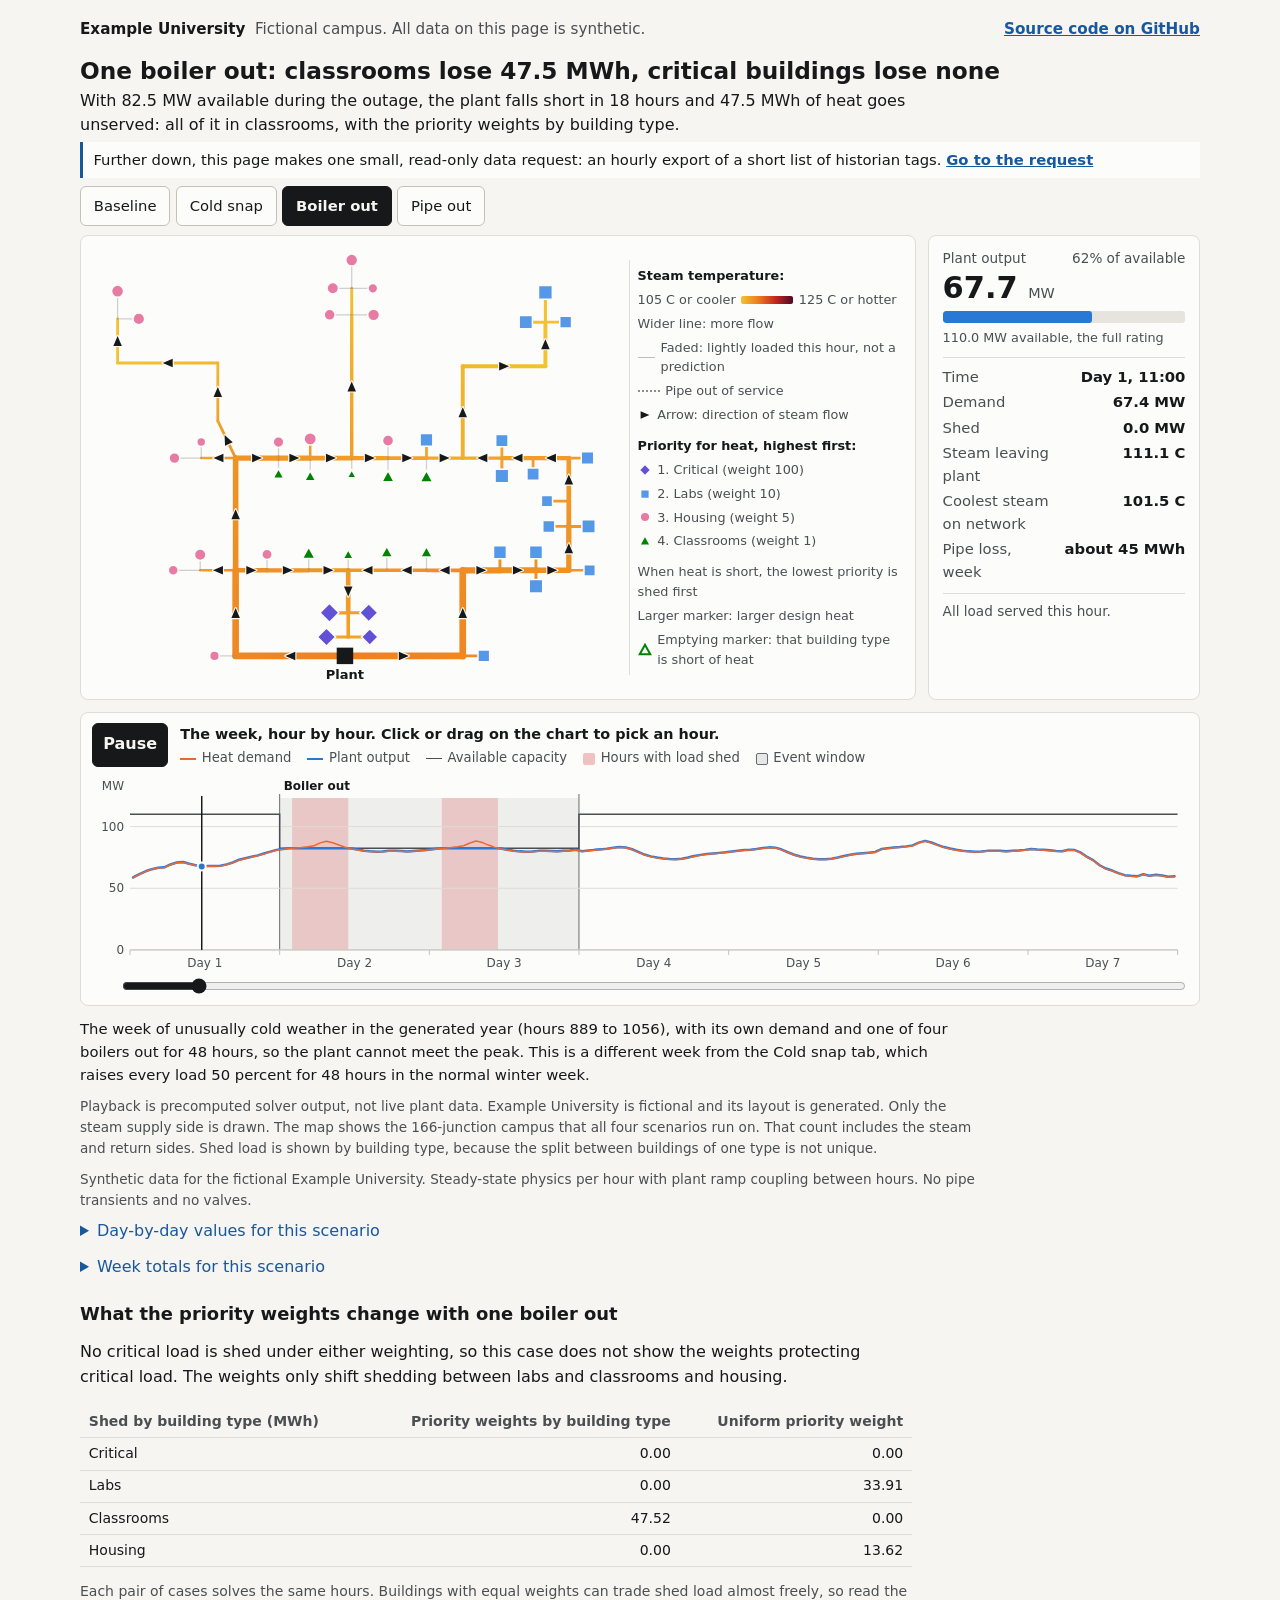
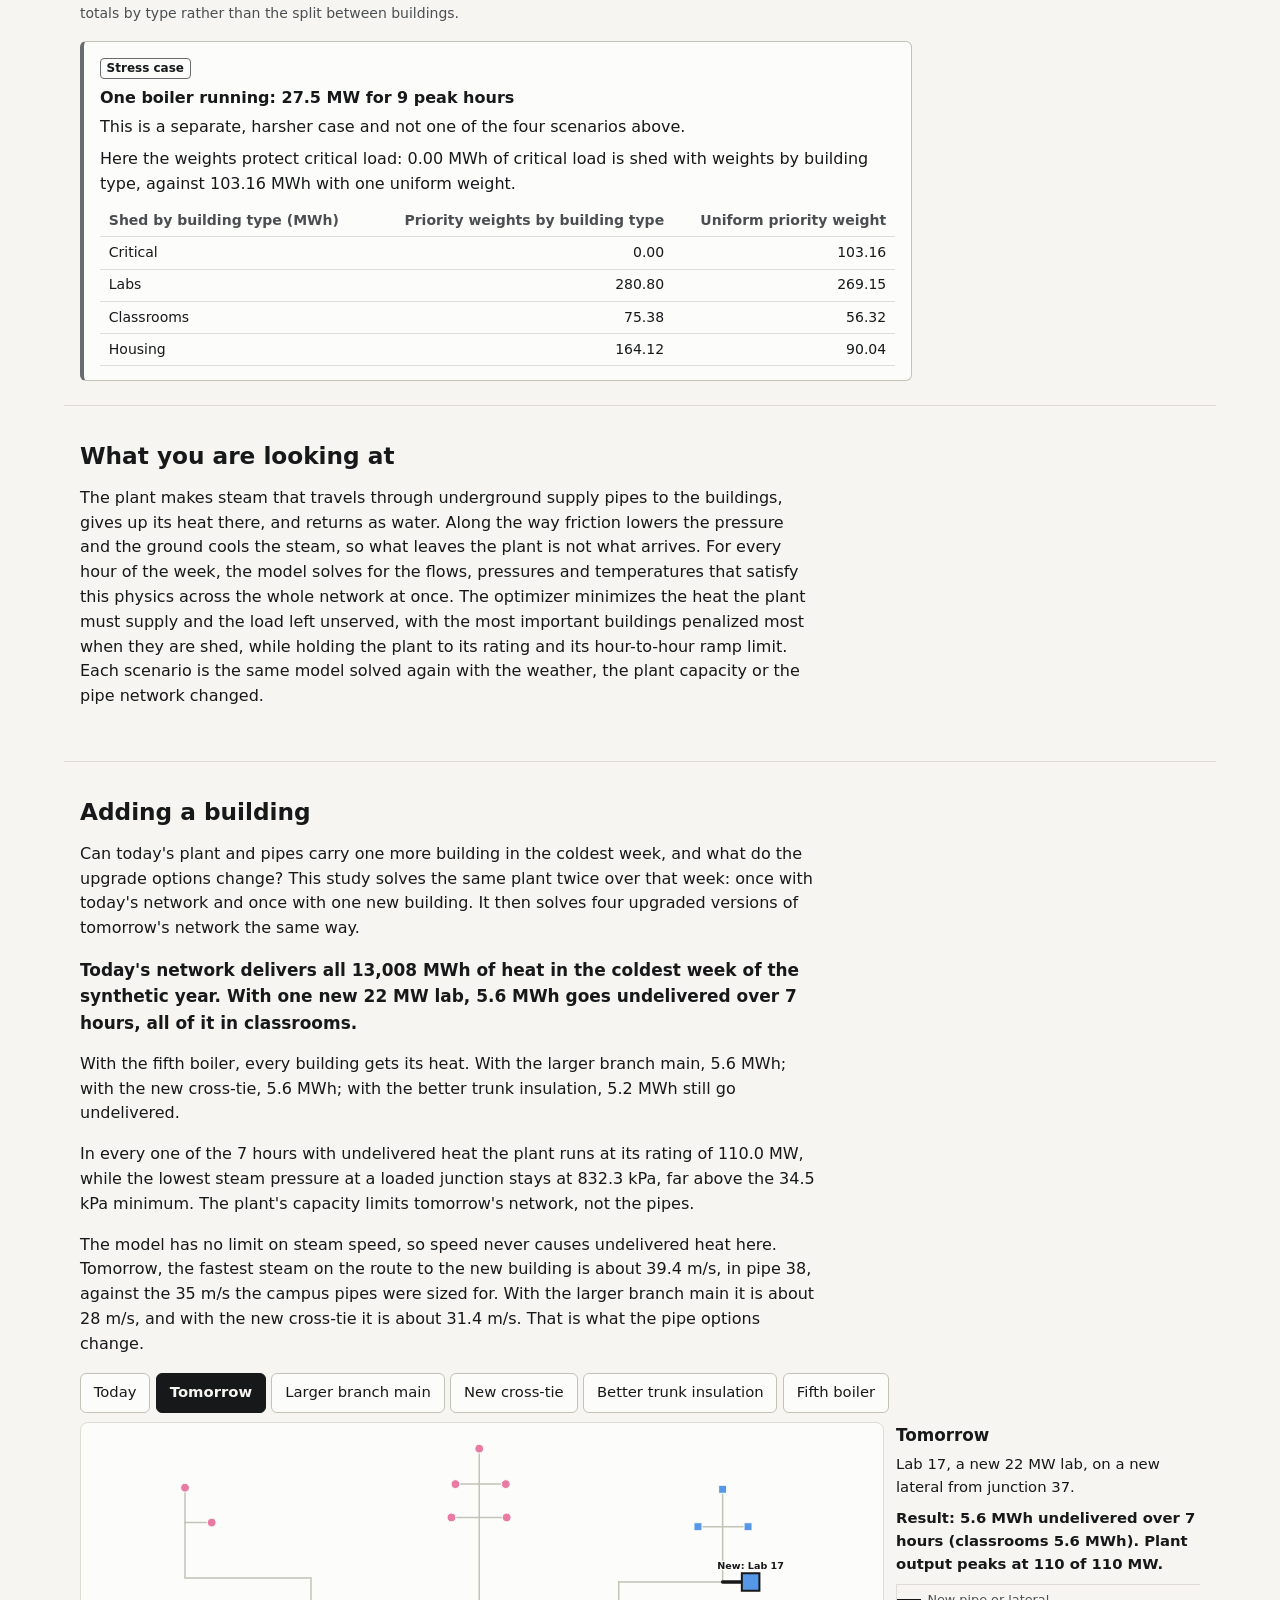
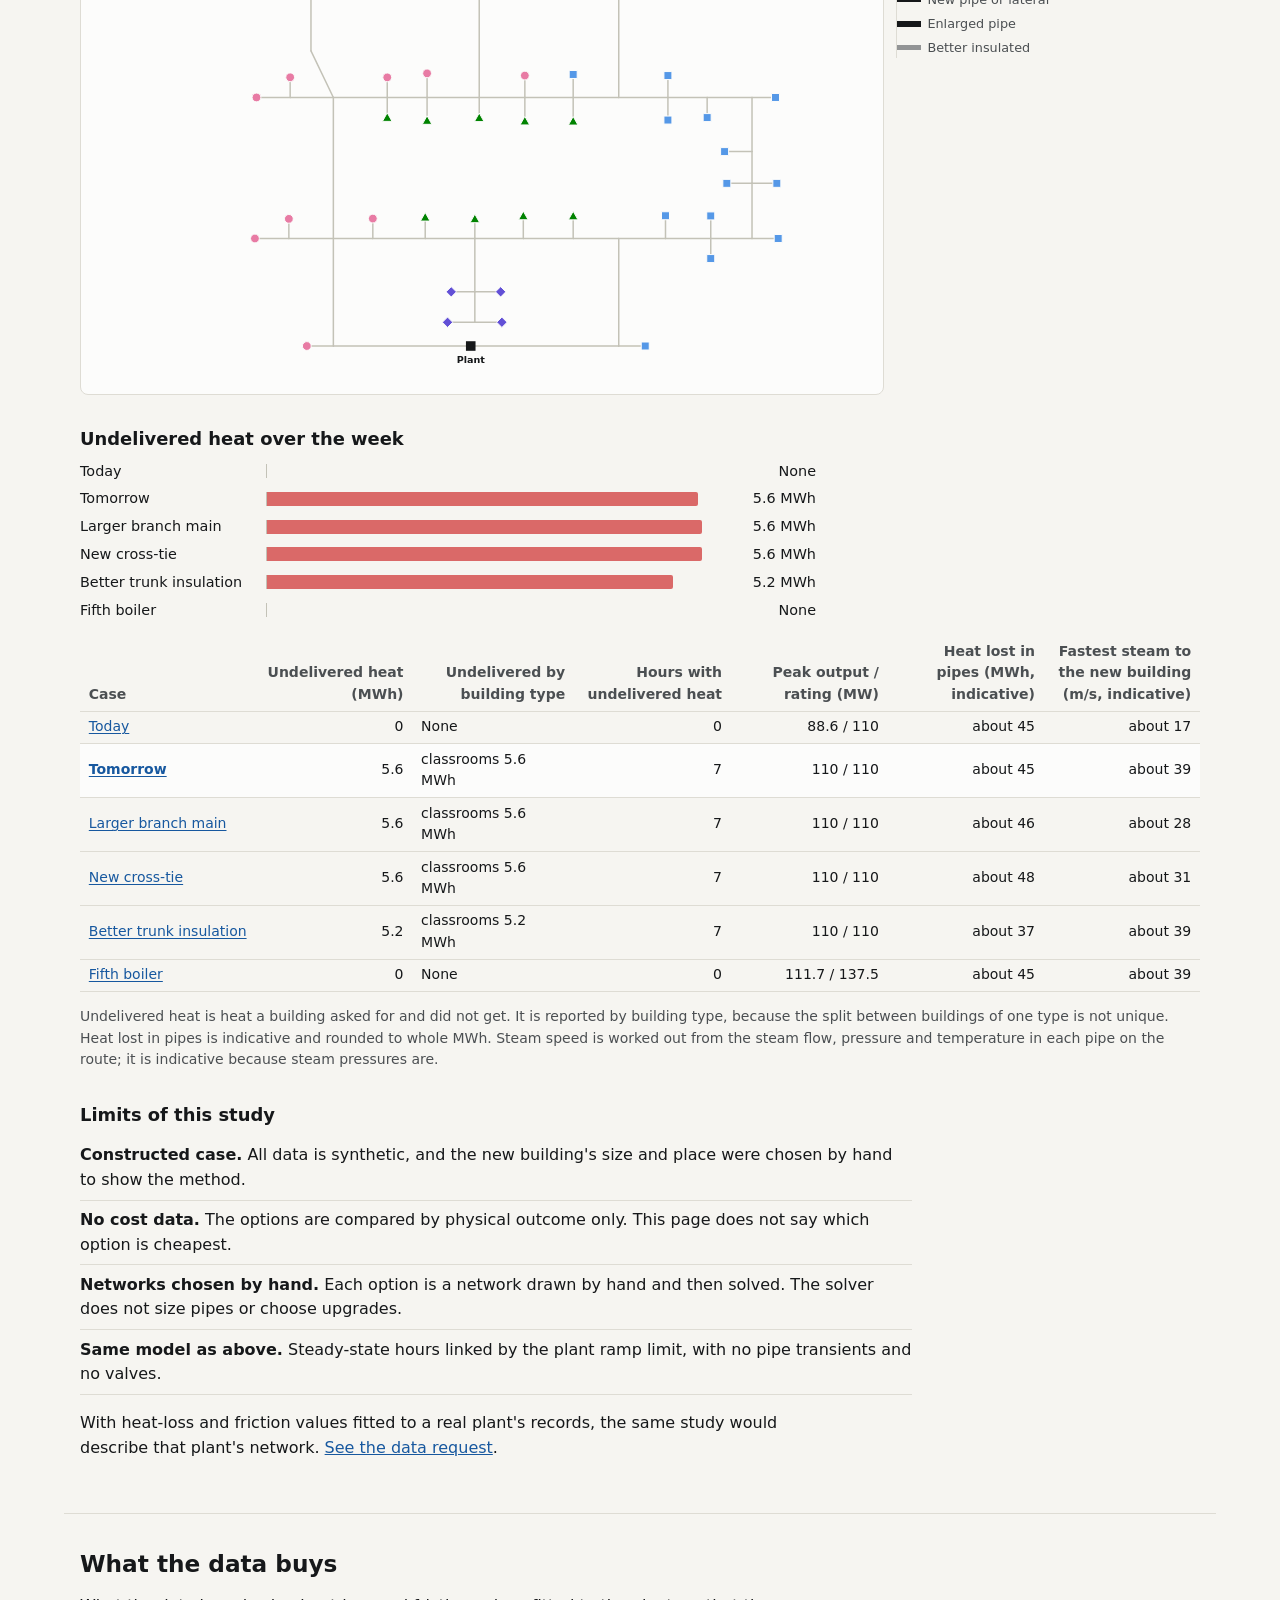
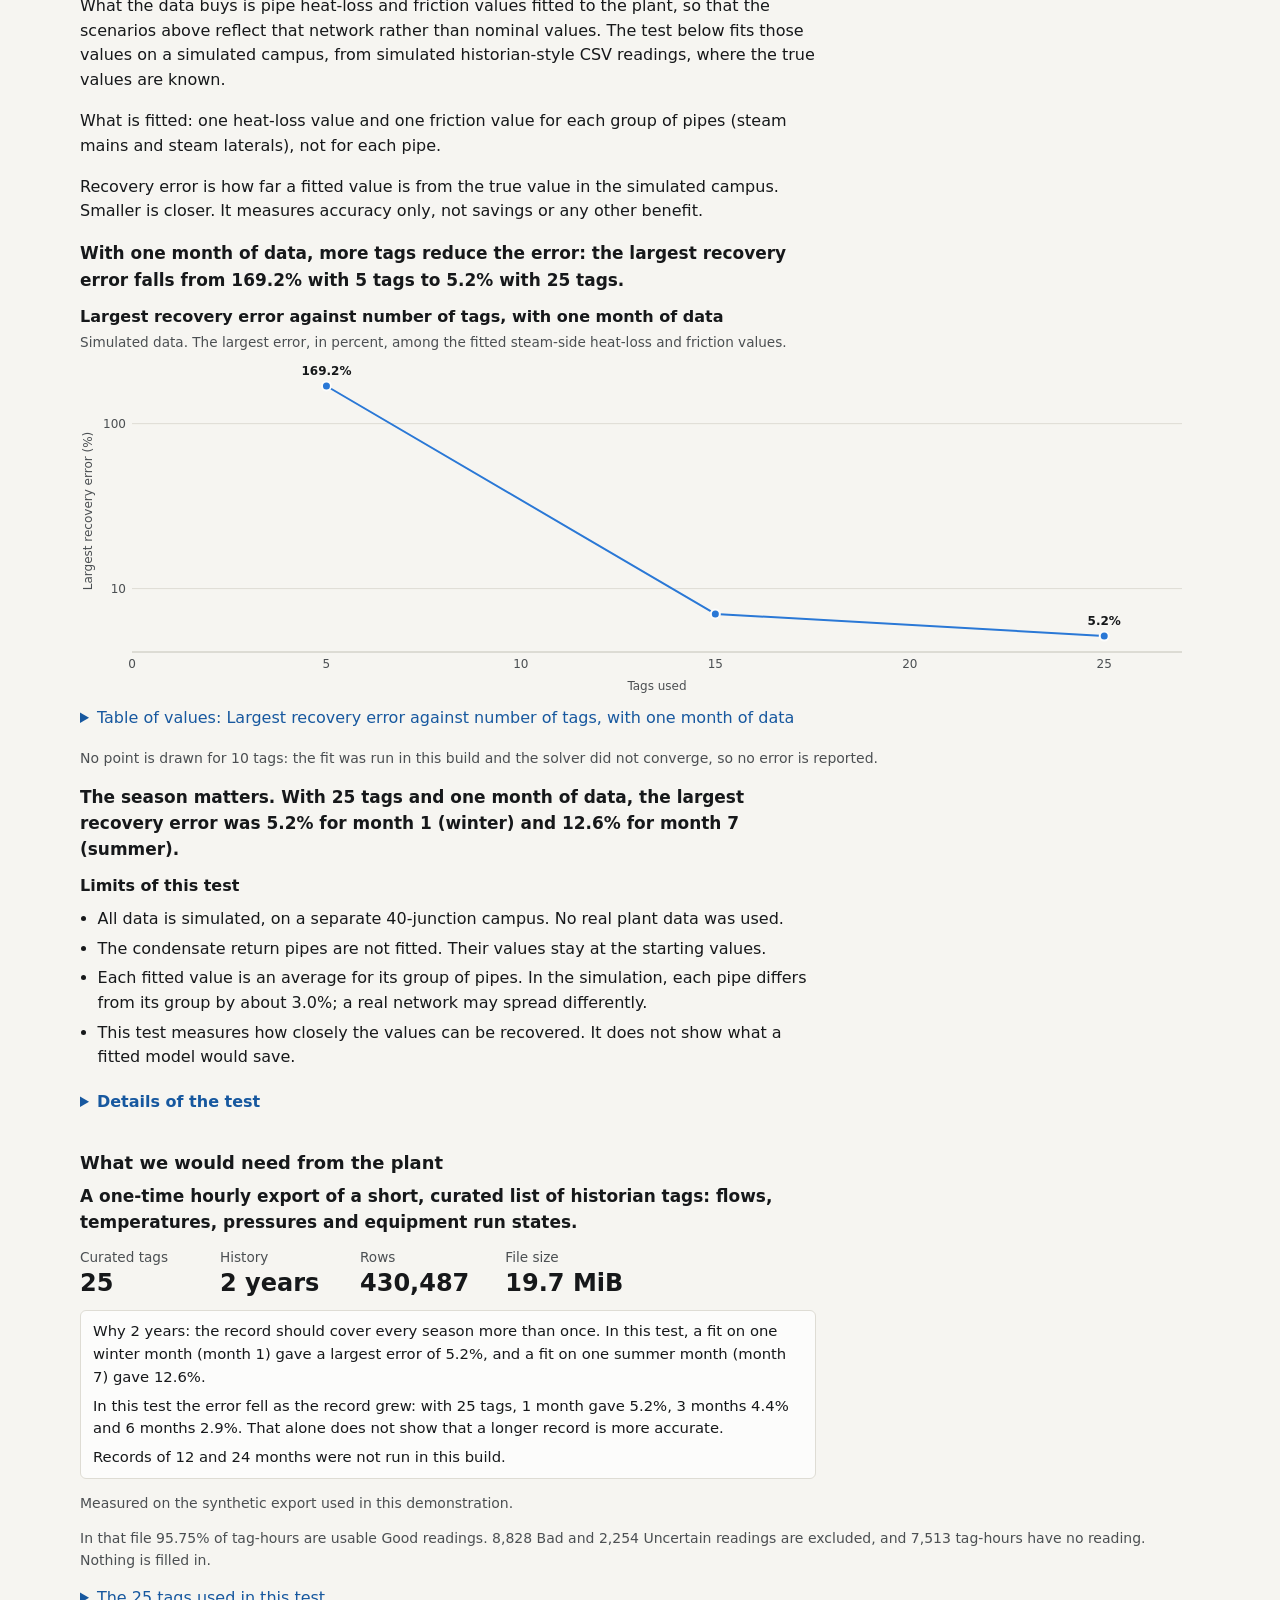
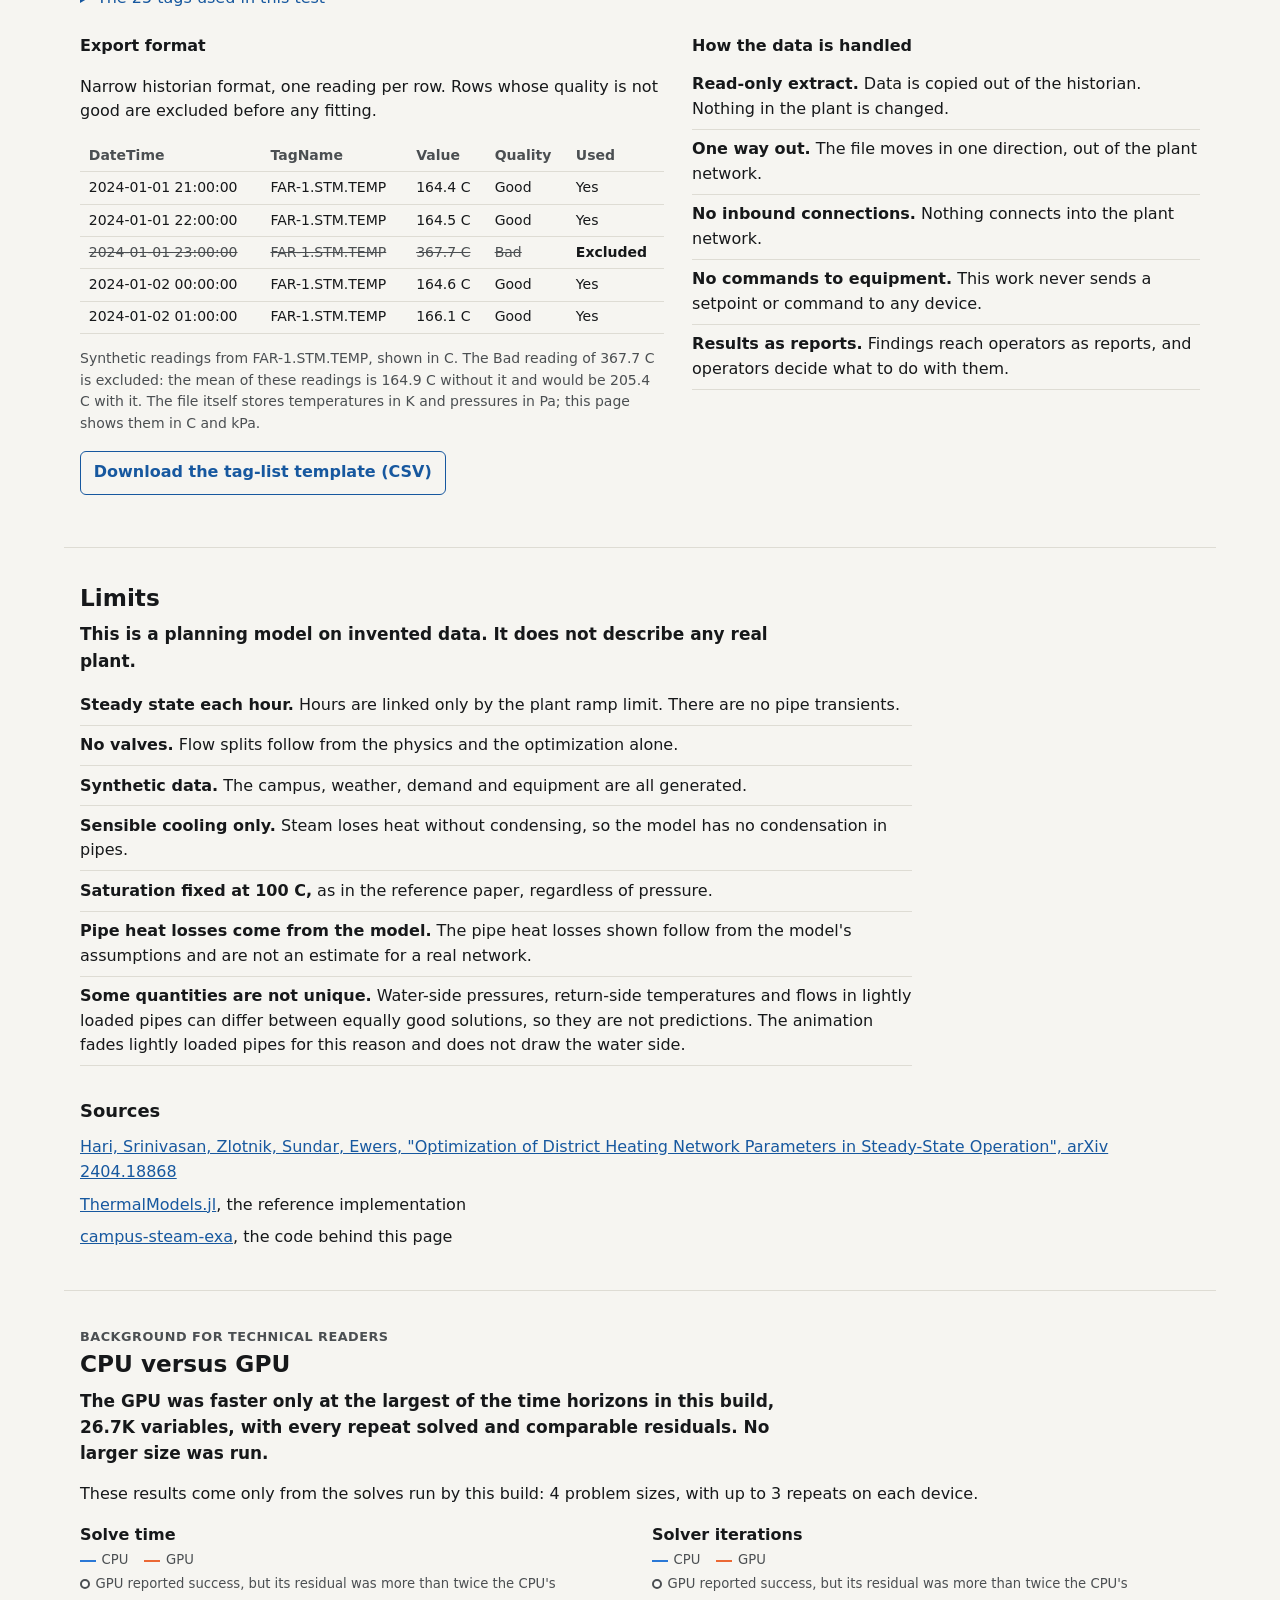
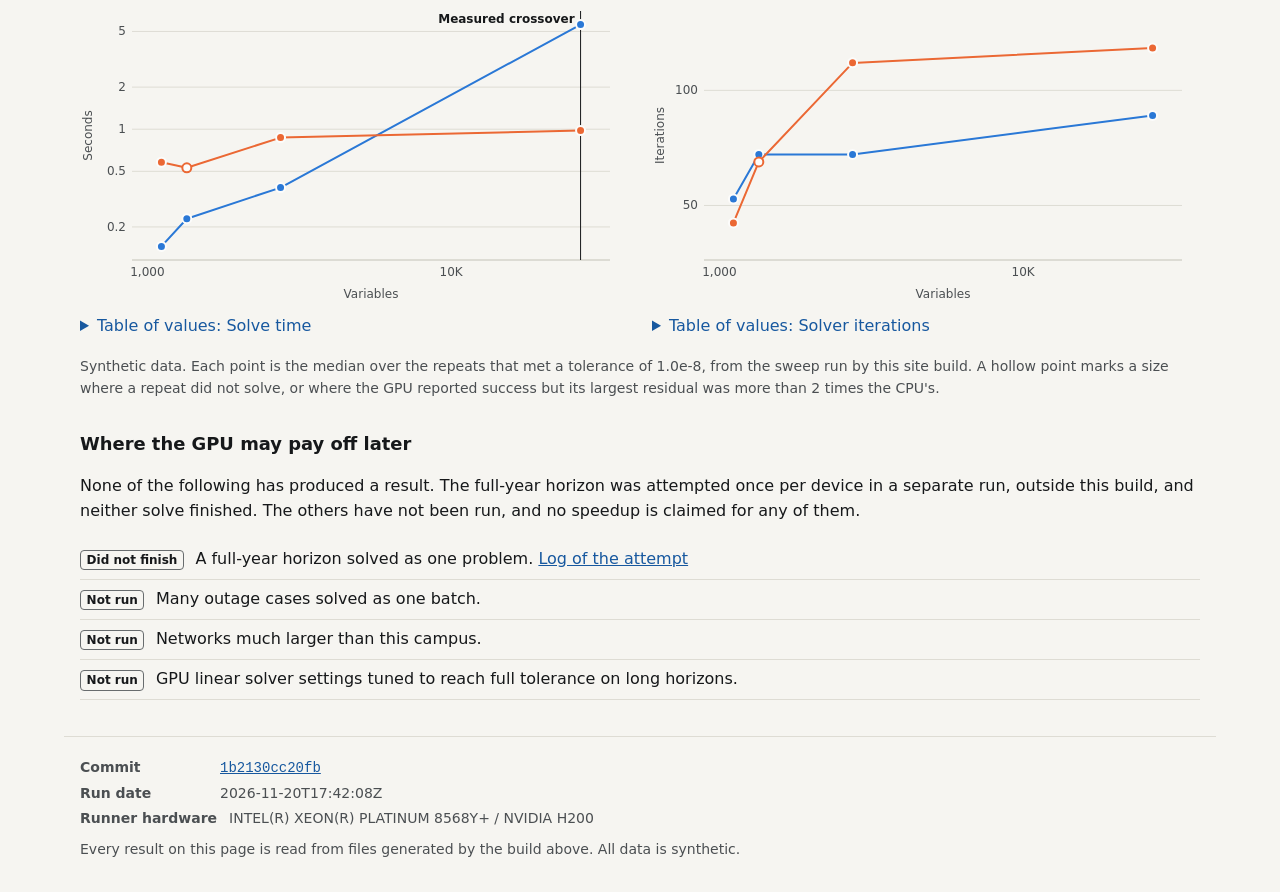
==== commit a00ed940: "Publish site" ====
--- a/index.html
+++ b/index.html
@@ -59,6 +59,20 @@
 <section class="wrap band" id="explain" aria-labelledby="explain-title">
   <h2 id="explain-title">What you are looking at</h2>
   <p class="prose">The plant makes steam that travels through underground supply pipes to the buildings, gives up its heat there, and returns as water. Along the way friction lowers the pressure and the ground cools the steam, so what leaves the plant is not what arrives. For every hour of the week, the model solves for the flows, pressures and temperatures that satisfy this physics across the whole network at once. The optimizer minimizes the heat the plant must supply and the load left unserved, with the most important buildings penalized most when they are shed, while holding the plant to its rating and its hour-to-hour ramp limit. Each scenario is the same model solved again with the weather, the plant capacity or the pipe network changed.</p>
+</section>
+
+<section class="wrap band" id="expansion" aria-labelledby="expansion-title">
+  <h2 id="expansion-title">Adding a building</h2>
+  <p class="prose">Can today's plant and pipes carry one more building in the coldest week, and what do the upgrade options change? This study solves the same plant twice over that week: once with today's network and once with one new building. It then solves four upgraded versions of tomorrow's network the same way.</p>
+  <div id="expansion-body"></div>
+  <h3>Limits of this study</h3>
+  <ul class="limits">
+    <li><strong>Constructed case.</strong> All data is synthetic, and the new building's size and place were chosen by hand to show the method.</li>
+    <li><strong>No cost data.</strong> The options are compared by physical outcome only. This page does not say which option is cheapest.</li>
+    <li><strong>Networks chosen by hand.</strong> Each option is a network drawn by hand and then solved. The solver does not size pipes or choose upgrades.</li>
+    <li><strong>Same model as above.</strong> Steady-state hours linked by the plant ramp limit, with no pipe transients and no valves.</li>
+  </ul>
+  <p class="prose">With heat-loss and friction values fitted to a real plant's records, the same study would describe that plant's network. <a href="#ask-title">See the data request</a>.</p>
 </section>
 
 <section class="wrap band" id="data-buys" aria-labelledby="data-title">
--- a/assets/site.css
+++ b/assets/site.css
@@ -248,3 +248,48 @@
   .map-key .key-ramp { white-space: nowrap; }
   .map-key .ramp { width: 52px; }
 }
+
+/* Adding a building (expansion.js). */
+.xp-picker { margin-top: 1rem; }
+.xp-stage { display: grid; gap: .75rem; grid-template-columns: minmax(0, 1fr); align-items: start; }
+.xp-stage > .xp-map-card { grid-area: auto; display: block; }
+.xp-map svg { display: block; width: 100%; height: auto; max-height: 62vh; }
+.xp-map .xp-pipe { stroke: var(--axis); stroke-width: 1.5; stroke-linecap: round; vector-effect: non-scaling-stroke; }
+.xp-map .xp-added, .xp-map .xp-upsized, .xp-map .xp-insulated { fill: none; stroke: var(--ink); stroke-linecap: round; vector-effect: non-scaling-stroke; }
+.xp-map .xp-added { stroke-width: 3.5; }
+.xp-map .xp-upsized { stroke-width: 7; }
+.xp-map .xp-insulated { stroke-width: 5; stroke: var(--ink-3); opacity: .7; }
+.xp-map .xp-bldg, .xp-map .xp-new { fill: var(--t); stroke: var(--surface); stroke-width: 1; vector-effect: non-scaling-stroke; }
+.xp-map .xp-new { stroke: var(--ink); stroke-width: 2; }
+.xp-map .t-critical { --t: var(--t-critical); } .xp-map .t-lab { --t: var(--t-lab); }
+.xp-map .t-classroom { --t: var(--t-classroom); } .xp-map .t-housing { --t: var(--t-housing); }
+.xp-map .xp-plant { fill: var(--ink); }
+.xp-map text { fill: var(--ink); font-weight: 650; paint-order: stroke; stroke: var(--surface); stroke-linejoin: round; }
+.xp-side { min-width: 0; font-size: .925rem; }
+.xp-case-title { margin: 0 0 .3rem; font-size: 1.05rem; }
+.xp-side p { margin: 0 0 .5rem; }
+.xp-result { font-weight: 600; }
+.xp-key { padding: .35rem 0 0; border-top: 1px solid var(--rule); }
+.xp-key > span { display: inline-flex; align-items: center; gap: .4rem; }
+.xp-key-line { display: inline-block; width: 24px; height: 0; border-top: 3px solid var(--ink); }
+.xp-key-line.xp-key-upsized { border-top-width: 6px; }
+.xp-key-line.xp-key-insulated { border-top: 5px solid var(--ink-3); opacity: .7; }
+.xp-bars { display: grid; gap: .35rem; max-width: 46rem; margin: .4rem 0 .9rem; }
+.xp-bar-row { display: grid; grid-template-columns: minmax(7.5rem, 11rem) minmax(0, 1fr) 6.5rem; gap: .6rem; align-items: center; font-size: .9rem; }
+.xp-bar-label { color: var(--ink); }
+.xp-bar-track { position: relative; height: 14px; border-left: 1px solid var(--axis); }
+.xp-bar { position: absolute; left: 0; top: 0; bottom: 0; display: block; background: var(--shed); opacity: .75; border-radius: 0 2px 2px 0; }
+.xp-bar-value { color: var(--ink); font-variant-numeric: tabular-nums; text-align: right; }
+.xp-bar-value.na-text { color: var(--ink-2); font-style: italic; }
+.xp-table th[scope="row"] { text-align: left; font-weight: 500; }
+.xp-table thead th { white-space: normal; vertical-align: bottom; min-width: 6rem; max-width: 10rem; }
+.xp-table td.left { text-align: left; white-space: normal; min-width: 10rem; }
+.xp-table tr.picked { background: var(--surface); }
+.xp-table tr.picked th[scope="row"] { font-weight: 700; }
+.linkish { font: inherit; color: var(--link); background: none; border: 0; padding: 0; cursor: pointer; text-align: left; text-decoration: underline; text-underline-offset: 2px; }
+@media (min-width: 52rem) {
+  .xp-stage { grid-template-columns: minmax(0, 1fr) 19rem; }
+}
+@media (max-width: 30rem) {
+  .xp-bar-row { grid-template-columns: minmax(0, 7rem) minmax(0, 1fr) 5.5rem; gap: .4rem; font-size: .85rem; }
+}
